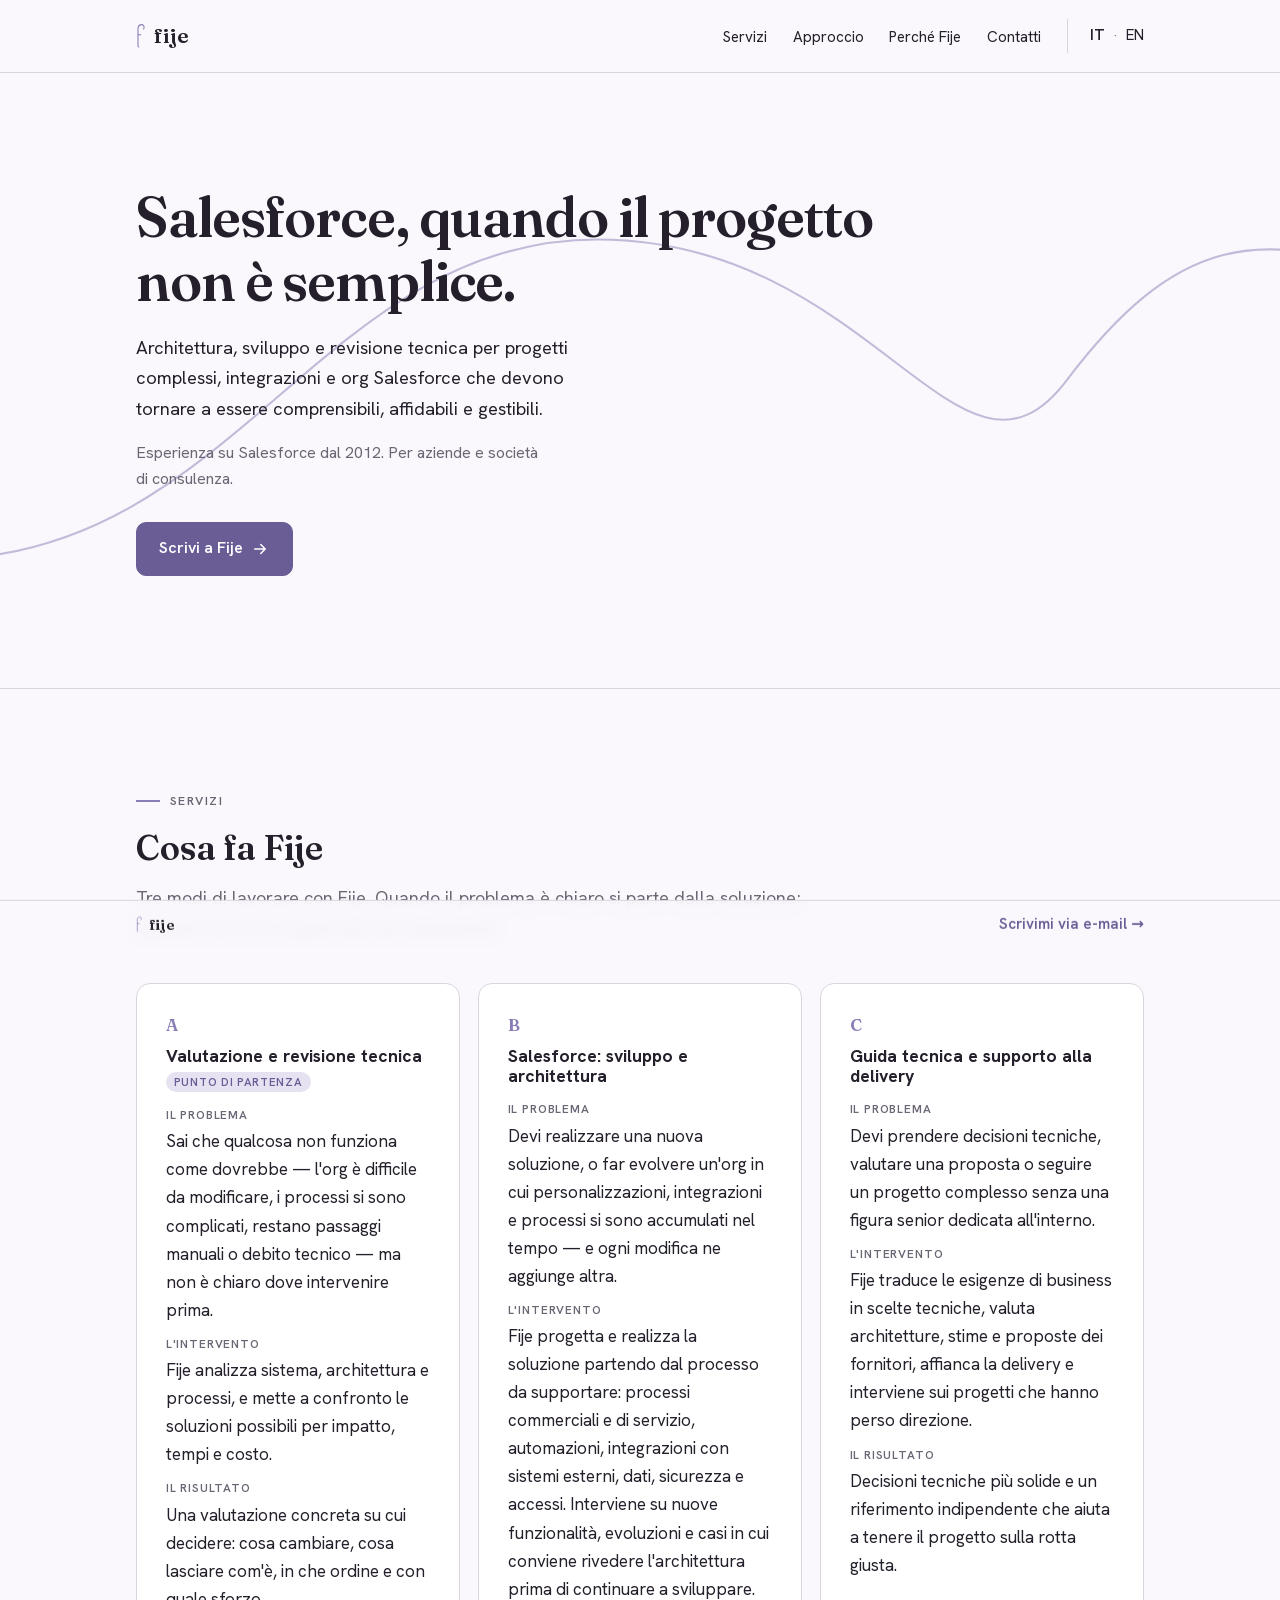
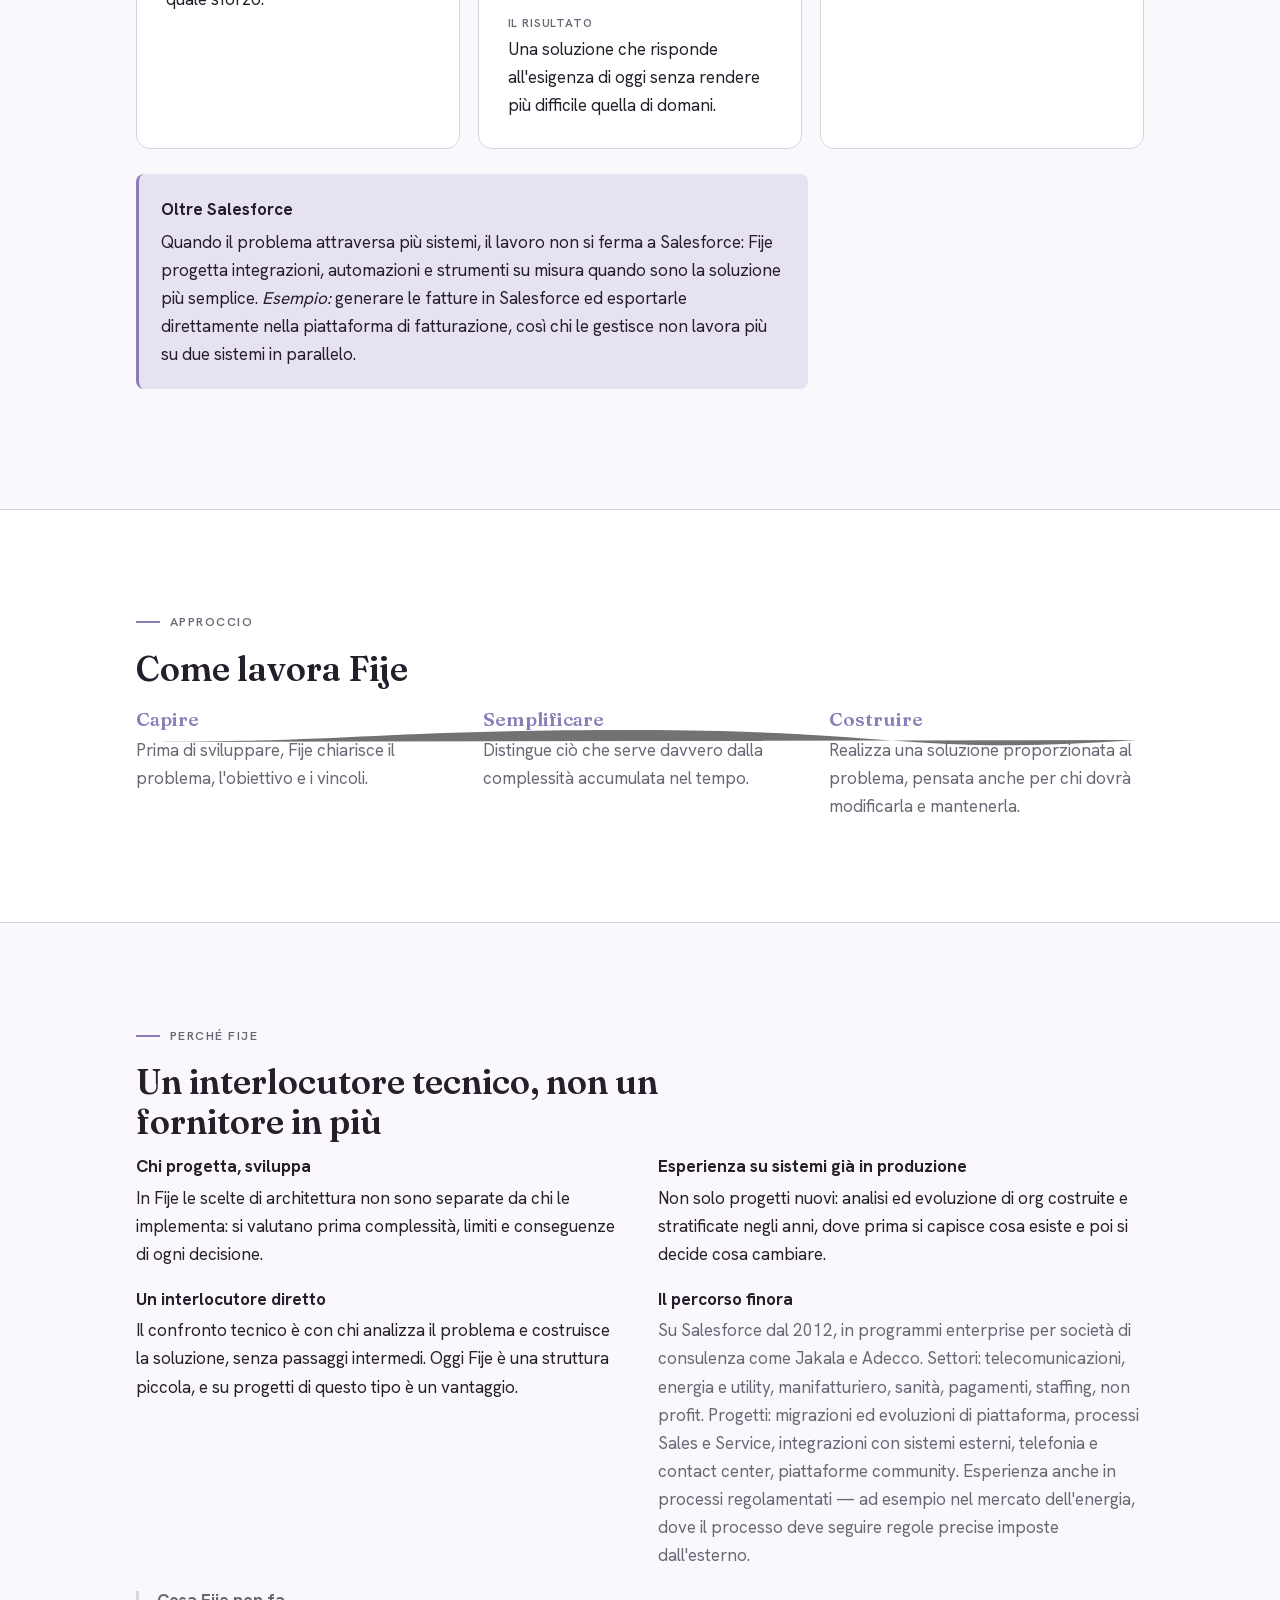
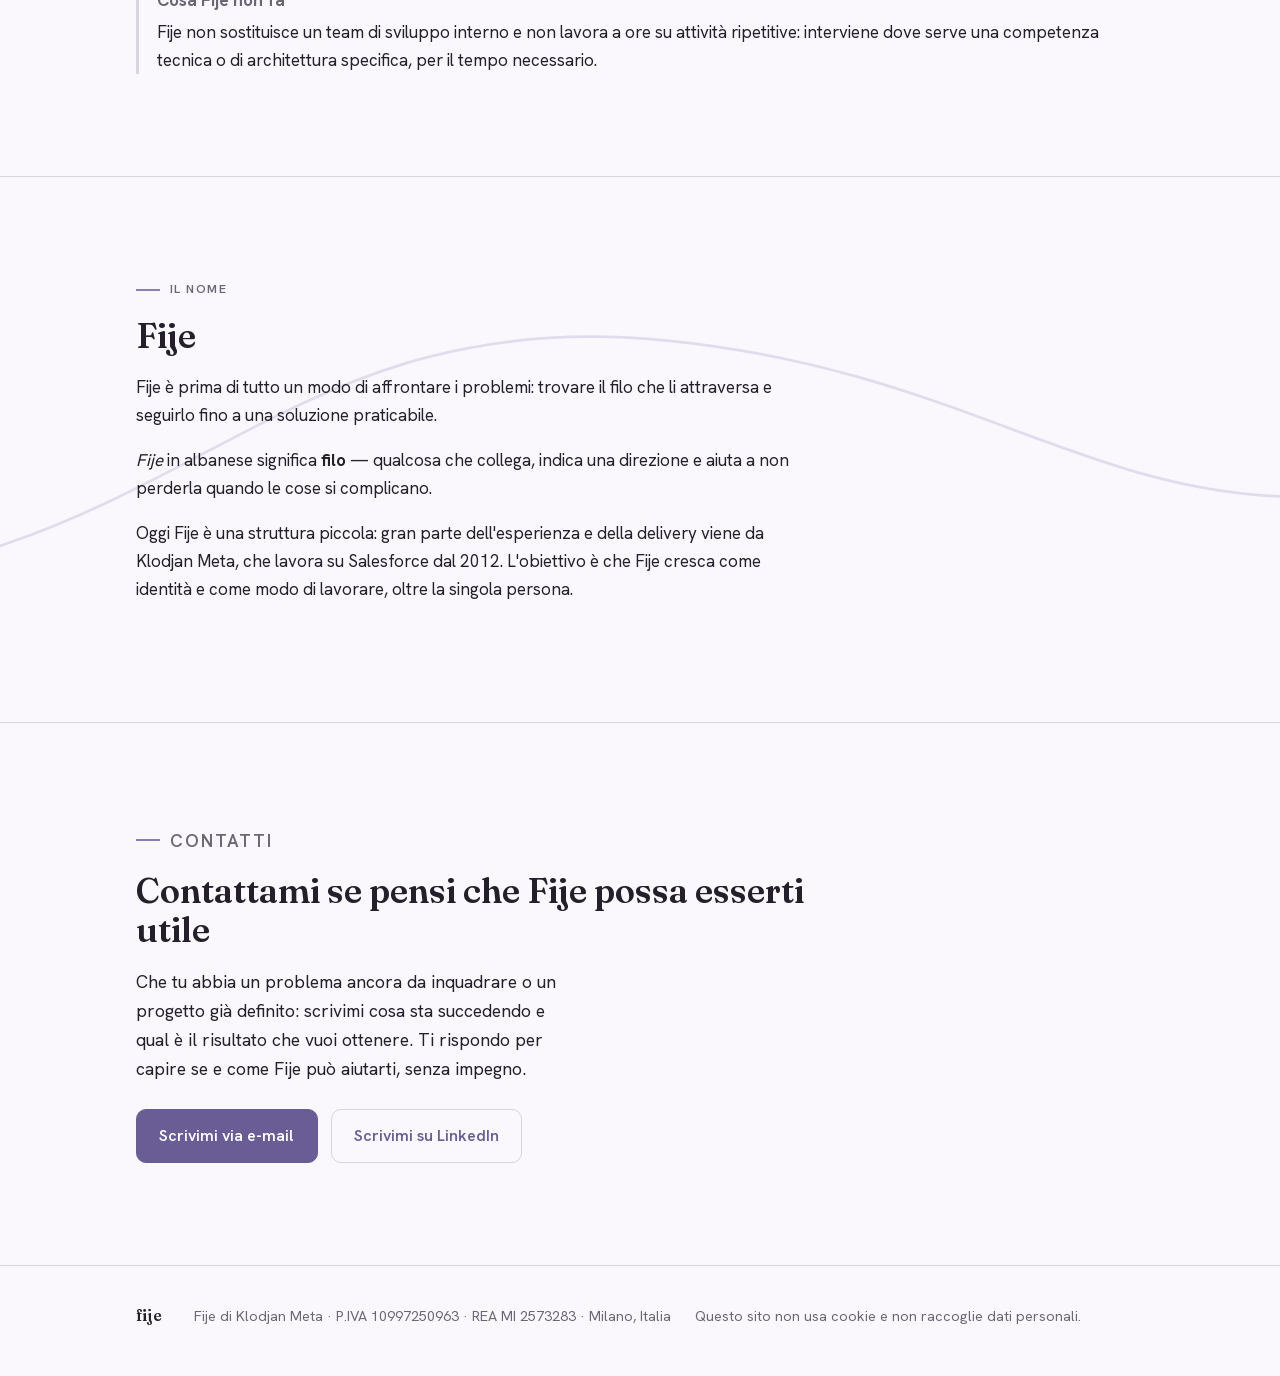
==== index.html @ 92f130ec "Fije website v1 — Italian + English homepage Phase-0 one-page site: services, approach, why Fije, na" ====
<!doctype html>
<html lang="it">
<head>
<meta charset="utf-8">
<meta name="viewport" content="width=device-width, initial-scale=1">

<title>Consulenza Salesforce, architettura e sviluppo | Fije, Milano</title>
<meta name="description" content="Consulenza Salesforce per aziende e società di consulenza: architettura, sviluppo, integrazioni e revisione tecnica. Esperienza su Salesforce dal 2012.">

<link rel="canonical" href="https://fije.it/">
<link rel="alternate" hreflang="it" href="https://fije.it/">
<link rel="alternate" hreflang="en" href="https://fije.it/en/">
<link rel="alternate" hreflang="x-default" href="https://fije.it/">

<meta name="theme-color" content="#FAF8FC" media="(prefers-color-scheme: light)">
<meta name="theme-color" content="#1E1A24" media="(prefers-color-scheme: dark)">

<link rel="icon" href="assets/img/favicon.svg" type="image/svg+xml">
<link rel="apple-touch-icon" href="assets/img/apple-touch-icon.png">

<meta property="og:type" content="website">
<meta property="og:locale" content="it_IT">
<meta property="og:locale:alternate" content="en_GB">
<meta property="og:site_name" content="Fije">
<meta property="og:title" content="Fije — consulenza Salesforce, architettura e sviluppo">
<meta property="og:description" content="Salesforce, quando il progetto non è semplice. Architettura, sviluppo e revisione tecnica. Esperienza dal 2012.">
<meta property="og:url" content="https://fije.it/">
<meta property="og:image" content="https://fije.it/assets/img/og.png">
<meta name="twitter:card" content="summary_large_image">

<link rel="preload" as="font" type="font/woff2" href="assets/fonts/hanken-grotesk-latin.woff2" crossorigin>
<link rel="preload" as="font" type="font/woff2" href="assets/fonts/fraunces-latin.woff2" crossorigin>
<link rel="stylesheet" href="assets/css/style.css">

<script type="application/ld+json">
{
  "@context": "https://schema.org",
  "@type": "ProfessionalService",
  "name": "Fije",
  "url": "https://fije.it/",
  "description": "Consulenza Salesforce: architettura, sviluppo, integrazioni e revisione tecnica.",
  "areaServed": "IT",
  "knowsLanguage": ["it", "en"],
  "founder": { "@type": "Person", "name": "Klodjan Meta", "sameAs": "https://www.linkedin.com/in/klodjanmeta/" },
  "email": "info@fije.it",
  "address": { "@type": "PostalAddress", "addressLocality": "Milano", "addressCountry": "IT" },
  "knowsAbout": ["Salesforce", "Solution architecture", "System integration", "Apex", "Lightning Web Components", "Technical review", "Business process automation"]
}
</script>
</head>
<body>

<a class="skip" href="#main">Salta al contenuto</a>

<header class="site-header">
  <div class="container">
    <a class="brand" href="./" aria-label="Fije — home">
      <svg class="brand-mark" viewBox="180 100 300 800" aria-hidden="true">
        <g fill="none" stroke="currentColor" stroke-width="33" stroke-linecap="round" stroke-linejoin="round">
          <path d="M266,847 C258,847 242,838 242,805 L242,295 C242,215 270,160 340,151 C410,142 432,190 432,235 C432,265 424,285 412,291"/>
          <path d="M242,466 L329,466"/>
        </g>
      </svg>
      <span>fije</span>
    </a>

    <button class="nav-toggle" aria-expanded="false" aria-controls="site-nav" aria-label="Apri il menu">
      <svg class="icon-open" viewBox="0 0 24 24" fill="none" stroke="currentColor" stroke-width="2" stroke-linecap="round" aria-hidden="true"><path d="M4 7h16M4 12h16M4 17h16"/></svg>
      <svg class="icon-close" viewBox="0 0 24 24" fill="none" stroke="currentColor" stroke-width="2" stroke-linecap="round" aria-hidden="true"><path d="M6 6l12 12M18 6L6 18"/></svg>
    </button>

    <nav id="site-nav" aria-label="Navigazione principale">
      <ul>
        <li><a href="#servizi">Servizi</a></li>
        <li><a href="#approccio">Approccio</a></li>
        <li><a href="#perche">Perché Fije</a></li>
        <li><a href="#contatti">Contatti</a></li>
      </ul>
      <div class="lang-switch" aria-label="Lingua">
        <a href="./" aria-current="true" hreflang="it">IT</a>
        <span aria-hidden="true">·</span>
        <a href="en/" hreflang="en">EN</a>
      </div>
    </nav>
  </div>
</header>

<main id="main">

  <!-- HERO -->
  <section class="hero">
    <svg class="thread" viewBox="0 0 1200 600" preserveAspectRatio="xMidYMid slice" aria-hidden="true">
      <path d="M-60,468 C 220,468 300,168 560,168 S 900,432 1000,300 S 1180,150 1320,210" stroke-width="2" stroke-linecap="round"/>
      <circle cx="-40" cy="466" r="4" fill="var(--accent)" stroke="none"/>
    </svg>
    <div class="container">
      <h1>Salesforce, quando il progetto non è semplice.</h1>
      <p>Architettura, sviluppo e revisione tecnica per progetti complessi, integrazioni
        e org Salesforce che devono tornare a essere comprensibili, affidabili e gestibili.</p>
      <p class="sub">Esperienza su Salesforce dal 2012. Per aziende e società di consulenza.</p>
      <div class="cta-row">
        <a class="btn btn-primary" href="#contatti">Scrivi a Fije
          <svg viewBox="0 0 24 24" width="18" height="18" fill="none" stroke="currentColor" stroke-width="2" stroke-linecap="round" stroke-linejoin="round" aria-hidden="true"><path d="M5 12h14M13 6l6 6-6 6"/></svg>
        </a>
      </div>
    </div>
  </section>

  <!-- COSA FA FIJE -->
  <section class="section" id="servizi" aria-labelledby="servizi-h">
    <div class="container">
      <p class="eyebrow">Servizi</p>
      <h2 id="servizi-h">Cosa fa Fije</h2>
      <p class="lede">Tre modi di lavorare con Fije. Quando il problema è chiaro si parte
        dalla soluzione; quando non lo è, si parte da una valutazione.</p>

      <div class="cards">
        <article class="card">
          <span class="card-id">A</span>
          <h3>Valutazione e revisione tecnica <span class="badge">Punto di partenza</span></h3>
          <dl>
            <div><dt>Il problema</dt><dd>Sai che qualcosa non funziona come dovrebbe — l'org è
              difficile da modificare, i processi si sono complicati, restano passaggi
              manuali o debito tecnico — ma non è chiaro dove intervenire prima.</dd></div>
            <div><dt>L'intervento</dt><dd>Fije analizza sistema, architettura e processi, e mette
              a confronto le soluzioni possibili per impatto, tempi e costo.</dd></div>
            <div><dt>Il risultato</dt><dd>Una valutazione concreta su cui decidere: cosa cambiare,
              cosa lasciare com'è, in che ordine e con quale sforzo.</dd></div>
          </dl>
        </article>

        <article class="card">
          <span class="card-id">B</span>
          <h3>Salesforce: sviluppo e architettura</h3>
          <dl>
            <div><dt>Il problema</dt><dd>Devi realizzare una nuova soluzione, o far evolvere
              un'org in cui personalizzazioni, integrazioni e processi si sono accumulati
              nel tempo — e ogni modifica ne aggiunge altra.</dd></div>
            <div><dt>L'intervento</dt><dd>Fije progetta e realizza la soluzione partendo dal
              processo da supportare: processi commerciali e di servizio, automazioni,
              integrazioni con sistemi esterni, dati, sicurezza e accessi. Interviene su
              nuove funzionalità, evoluzioni e casi in cui conviene rivedere l'architettura
              prima di continuare a sviluppare.</dd></div>
            <div><dt>Il risultato</dt><dd>Una soluzione che risponde all'esigenza di oggi senza
              rendere più difficile quella di domani.</dd></div>
          </dl>
        </article>

        <article class="card">
          <span class="card-id">C</span>
          <h3>Guida tecnica e supporto alla delivery</h3>
          <dl>
            <div><dt>Il problema</dt><dd>Devi prendere decisioni tecniche, valutare una proposta
              o seguire un progetto complesso senza una figura senior dedicata all'interno.</dd></div>
            <div><dt>L'intervento</dt><dd>Fije traduce le esigenze di business in scelte tecniche,
              valuta architetture, stime e proposte dei fornitori, affianca la delivery e
              interviene sui progetti che hanno perso direzione.</dd></div>
            <div><dt>Il risultato</dt><dd>Decisioni tecniche più solide e un riferimento
              indipendente che aiuta a tenere il progetto sulla rotta giusta.</dd></div>
          </dl>
        </article>
      </div>

      <p class="beyond">
        <strong>Oltre Salesforce</strong>
        Quando il problema attraversa più sistemi, il lavoro non si ferma a Salesforce:
        Fije progetta integrazioni, automazioni e strumenti su misura quando sono la
        soluzione più semplice. <em>Esempio:</em> generare le fatture in Salesforce ed
        esportarle direttamente nella piattaforma di fatturazione, così chi le gestisce
        non lavora più su due sistemi in parallelo.
      </p>
    </div>
  </section>

  <!-- COME LAVORA FIJE -->
  <section class="section approach" id="approccio" aria-labelledby="approccio-h">
    <div class="container">
      <p class="eyebrow">Approccio</p>
      <h2 id="approccio-h">Come lavora Fije</h2>

      <div class="steps">
        <svg class="thread-line" viewBox="0 0 1000 40" preserveAspectRatio="none" aria-hidden="true">
          <path d="M0,20 C 220,20 240,8 500,8 S 780,34 1000,18" stroke-width="2" stroke-linecap="round"/>
        </svg>
        <div class="step">
          <span class="num">Capire</span>
          <p>Prima di sviluppare, Fije chiarisce il problema, l'obiettivo e i vincoli.</p>
        </div>
        <div class="step">
          <span class="num">Semplificare</span>
          <p>Distingue ciò che serve davvero dalla complessità accumulata nel tempo.</p>
        </div>
        <div class="step">
          <span class="num">Costruire</span>
          <p>Realizza una soluzione proporzionata al problema, pensata anche per chi
            dovrà modificarla e mantenerla.</p>
        </div>
      </div>
    </div>
  </section>

  <!-- PERCHÉ FIJE -->
  <section class="section" id="perche" aria-labelledby="perche-h">
    <div class="container">
      <p class="eyebrow">Perché Fije</p>
      <h2 id="perche-h">Un interlocutore tecnico, non un fornitore in più</h2>

      <div class="why-grid">
        <div class="why-item">
          <h3>Chi progetta, sviluppa</h3>
          <p>In Fije le scelte di architettura non sono separate da chi le implementa:
            si valutano prima complessità, limiti e conseguenze di ogni decisione.</p>
        </div>
        <div class="why-item">
          <h3>Esperienza su sistemi già in produzione</h3>
          <p>Non solo progetti nuovi: analisi ed evoluzione di org costruite e
            stratificate negli anni, dove prima si capisce cosa esiste e poi si decide
            cosa cambiare.</p>
        </div>
        <div class="why-item">
          <h3>Un interlocutore diretto</h3>
          <p>Il confronto tecnico è con chi analizza il problema e costruisce la
            soluzione, senza passaggi intermedi. Oggi Fije è una struttura piccola, e su
            progetti di questo tipo è un vantaggio.</p>
        </div>
        <div class="why-item track">
          <h3>Il percorso finora</h3>
          <p>Su Salesforce dal 2012, in programmi enterprise per società di consulenza
            come Jakala e Adecco. Settori: telecomunicazioni, energia e utility,
            manifatturiero, sanità, pagamenti, staffing, non profit. Progetti: migrazioni
            ed evoluzioni di piattaforma, processi Sales e Service, integrazioni con
            sistemi esterni, telefonia e contact center, piattaforme community. Esperienza
            anche in processi regolamentati — ad esempio nel mercato dell'energia, dove il
            processo deve seguire regole precise imposte dall'esterno.</p>
        </div>
        <div class="why-item not">
          <h3>Cosa Fije non fa</h3>
          <p>Fije non sostituisce un team di sviluppo interno e non lavora a ore su
            attività ripetitive: interviene dove serve una competenza tecnica o di
            architettura specifica, per il tempo necessario.</p>
        </div>
      </div>
    </div>
  </section>

  <!-- IL NOME -->
  <section class="section name-section" id="nome" aria-labelledby="nome-h">
    <svg class="thread" viewBox="0 0 1200 400" preserveAspectRatio="xMidYMid slice" aria-hidden="true">
      <path d="M-60,300 C 260,300 320,90 620,120 S 980,320 1320,180" stroke-width="2" stroke-linecap="round"/>
    </svg>
    <div class="container">
      <p class="eyebrow">Il nome</p>
      <h2 id="nome-h">Fije</h2>
      <p>Fije è prima di tutto un modo di affrontare i problemi: trovare il filo che li
        attraversa e seguirlo fino a una soluzione praticabile.</p>
      <p><em>Fije</em> in albanese significa <strong>filo</strong> — qualcosa che collega,
        indica una direzione e aiuta a non perderla quando le cose si complicano.</p>
      <p>Oggi Fije è una struttura piccola: gran parte dell'esperienza e della delivery
        viene da Klodjan Meta, che lavora su Salesforce dal 2012. L'obiettivo è che Fije
        cresca come identità e come modo di lavorare, oltre la singola persona.</p>
    </div>
  </section>

  <!-- CONTATTI -->
  <section class="section contact" id="contatti" aria-labelledby="contatti-h">
    <div class="container">
      <p class="eyebrow">Contatti</p>
      <h2 id="contatti-h">Contattami se pensi che Fije possa esserti utile</h2>
      <p>Che tu abbia un problema ancora da inquadrare o un progetto già definito:
        scrivimi cosa sta succedendo e qual è il risultato che vuoi ottenere. Ti rispondo
        per capire se e come Fije può aiutarti, senza impegno.</p>
      <div class="contact-links">
        <a class="btn btn-primary" href="mailto:info@fije.it?subject=Richiesta%20da%20fije.it">Scrivimi via e-mail</a>
        <a class="btn btn-ghost" href="https://www.linkedin.com/in/klodjanmeta/" rel="noopener">Scrivimi su LinkedIn</a>
      </div>
    </div>
  </section>

</main>

<footer class="site-footer">
  <div class="container">
    <span class="foot-brand">fije</span>
    <p>Fije di Klodjan Meta &middot; P.IVA 10997250963 &middot; REA MI 2573283 &middot; Milano, Italia</p>
    <p>Questo sito non usa cookie e non raccoglie dati personali.</p>
  </div>
</footer>

<div class="contact-bar" id="contactBar">
  <div class="container">
    <span class="contact-bar-brand">
      <svg viewBox="180 100 300 800" aria-hidden="true">
        <g fill="none" stroke="currentColor" stroke-width="33" stroke-linecap="round" stroke-linejoin="round">
          <path d="M266,847 C258,847 242,838 242,805 L242,295 C242,215 270,160 340,151 C410,142 432,190 432,235 C432,265 424,285 412,291"/>
          <path d="M242,466 L329,466"/>
        </g>
      </svg>
      fije
    </span>
    <a href="mailto:info@fije.it?subject=Richiesta%20da%20fije.it">Scrivimi via e-mail →</a>
  </div>
</div>

<script>
  (function () {
    var body = document.body;
    var btn = document.querySelector('.nav-toggle');
    var nav = document.getElementById('site-nav');
    if (btn && nav) {
      btn.addEventListener('click', function () {
        var open = body.classList.toggle('nav-open');
        btn.setAttribute('aria-expanded', String(open));
        btn.setAttribute('aria-label', open ? 'Chiudi il menu' : 'Apri il menu');
      });
      nav.addEventListener('click', function (e) {
        if (e.target.closest('a')) { body.classList.remove('nav-open'); btn.setAttribute('aria-expanded', 'false'); }
      });
      document.addEventListener('keydown', function (e) {
        if (e.key === 'Escape' && body.classList.contains('nav-open')) {
          body.classList.remove('nav-open'); btn.setAttribute('aria-expanded', 'false'); btn.focus();
        }
      });
    }

    // Header shrinks slightly on scroll; a slim contact bar appears once
    // past the hero and hides again once the real contact section is reached.
    var header = document.querySelector('.site-header');
    var hero = document.querySelector('.hero');
    var contactBar = document.getElementById('contactBar');
    var contactSection = document.getElementById('contatti');
    var ticking = false;

    function update() {
      ticking = false;
      var y = window.scrollY || document.documentElement.scrollTop;
      if (header) header.classList.toggle('is-scrolled', y > 8);
      if (hero && contactBar && contactSection) {
        var heroBottom = hero.offsetTop + hero.offsetHeight;
        var nearContact = contactSection.getBoundingClientRect().top < window.innerHeight * 0.9;
        contactBar.classList.toggle('is-visible', y > heroBottom - 80 && !nearContact);
      }
    }
    function onScroll() {
      if (!ticking) { requestAnimationFrame(update); ticking = true; }
    }
    window.addEventListener('scroll', onScroll, { passive: true });
    window.addEventListener('resize', onScroll);
    update();
  })();
</script>

</body>
</html>
---- assets/css/style.css ----
/* =====================================================================
   Fije — fije.it
   Plain static CSS, no build step. Design tokens from ../brand/palette.
   Type: Fraunces (display) + Hanken Grotesk (text), self-hosted.
   ===================================================================== */

/* ---------- Fonts (variable, latin subset) ---------- */
@font-face {
  font-family: "Fraunces";
  src: url(../fonts/fraunces-latin.woff2) format("woff2");
  font-weight: 100 900;
  font-style: normal;
  font-display: swap;
}
@font-face {
  font-family: "Hanken Grotesk";
  src: url(../fonts/hanken-grotesk-latin.woff2) format("woff2");
  font-weight: 100 900;
  font-style: normal;
  font-display: swap;
}

/* ---------- Tokens ---------- */
:root {
  --paper:      #FAF8FC;
  --surface:    #FFFFFF;
  --ink:        #241F2A;
  --muted:      #6B6674;
  --line:       #D9D5DE;
  --tint:       #E7E2F2;   /* lilac 100 */
  --brand:      #8B7EB8;   /* lilac 500 — mark, large accents, thread */
  --brand-ink:  #6A5D96;   /* lilac 700 — links, CTA on light (AA) */
  --accent:     #D67DA8;   /* pink 500 — decorative only, used once */

  --font-display: "Fraunces", Georgia, "Times New Roman", serif;
  --font-text: "Hanken Grotesk", system-ui, -apple-system, "Segoe UI", Roboto, sans-serif;

  --measure: 42rem;          /* text column */
  --shell: 68rem;            /* outer container */
  --header-h: 4rem;

  --space-section: clamp(3.5rem, 8vw, 6.5rem);
  --radius: 14px;

  --shadow: 0 1px 2px rgba(36, 31, 42, .04), 0 8px 30px rgba(36, 31, 42, .06);
}

@media (prefers-color-scheme: dark) {
  :root {
    --paper:     #1E1A24;
    --surface:   #262030;
    --ink:       #F3F0F8;
    --muted:     #A8A2B4;
    --line:      #3A3442;
    --tint:      #2E2740;
    --brand:     #A99BD6;
    --brand-ink: #C3B9E2;   /* lilac ~300, AA on dark */
    --accent:    #D98FB4;
    --shadow: 0 1px 2px rgba(0, 0, 0, .3), 0 10px 34px rgba(0, 0, 0, .35);
  }
}

/* ---------- Reset / base ---------- */
*, *::before, *::after { box-sizing: border-box; }
html {
  -webkit-text-size-adjust: 100%;
  scroll-behavior: smooth;
}
body {
  margin: 0;
  background: var(--paper);
  color: var(--ink);
  font-family: var(--font-text);
  font-size: 1.0625rem;
  line-height: 1.65;
  font-optical-sizing: auto;
  -webkit-font-smoothing: antialiased;
  text-rendering: optimizeLegibility;
}
img, svg { max-width: 100%; }
a { color: var(--brand-ink); text-underline-offset: .18em; }
a:hover { text-decoration-thickness: 2px; }
h1, h2, h3 { font-family: var(--font-display); font-weight: 600; line-height: 1.15; }
h1 { letter-spacing: -.02em; }
strong { font-weight: 700; }
::selection { background: var(--tint); color: var(--ink); }

:focus-visible {
  outline: 2px solid var(--brand-ink);
  outline-offset: 3px;
  border-radius: 4px;
}

@media (prefers-reduced-motion: reduce) {
  html { scroll-behavior: auto; }
  * { animation-duration: .01ms !important; transition-duration: .01ms !important; }
}

/* ---------- Layout ---------- */
.container { max-width: var(--shell); margin-inline: auto; padding-inline: clamp(1.25rem, 5vw, 2.5rem); }
.measure { max-width: var(--measure); }

.section { padding-block: var(--space-section); border-top: 1px solid var(--line); }
.section:first-of-type { border-top: 0; }
[id] { scroll-margin-top: calc(var(--header-h) + 1rem); }

.eyebrow {
  font-family: var(--font-text);
  font-size: .78rem;
  font-weight: 600;
  letter-spacing: .12em;
  text-transform: uppercase;
  color: var(--muted);
  margin: 0 0 1rem;
  display: flex; align-items: center; gap: .6rem;
}
.eyebrow::before {
  content: "";
  width: 1.5rem; height: 2px;
  background: var(--brand);
  display: inline-block;
}
.section > .container > h2 {
  font-size: clamp(1.6rem, 3.4vw, 2.15rem);
  margin: 0 0 1rem;
  max-width: var(--measure);
}
.lede { font-size: 1.125rem; color: var(--muted); max-width: var(--measure); margin: 0 0 2.5rem; }

/* ---------- Skip link ---------- */
.skip {
  position: absolute; left: -999px; top: 0;
  background: var(--surface); color: var(--ink);
  padding: .7rem 1rem; border: 1px solid var(--line); border-radius: 0 0 8px 0;
  z-index: 100;
}
.skip:focus { left: 0; }

/* ---------- Header ---------- */
.site-header {
  position: sticky; top: 0; z-index: 50;
  background: color-mix(in srgb, var(--paper) 88%, transparent);
  backdrop-filter: saturate(140%) blur(8px);
  border-bottom: 1px solid var(--line);
  transition: box-shadow .2s ease;
}
.site-header.is-scrolled { box-shadow: var(--shadow); }
.site-header .container {
  min-height: var(--header-h);
  display: flex; align-items: center; gap: 1.25rem;
  transition: min-height .2s ease;
}
.site-header.is-scrolled .container { min-height: calc(var(--header-h) - .9rem); }
.brand {
  display: inline-flex; align-items: center; gap: .55rem;
  text-decoration: none; color: var(--ink);
  font-family: var(--font-display); font-weight: 600;
  font-size: 1.3rem; letter-spacing: -.01em;
  transition: font-size .2s ease;
}
.brand-mark { height: 1.6rem; width: auto; color: var(--brand); flex: none; transition: height .2s ease; }
.site-header.is-scrolled .brand { font-size: 1.1rem; }
.site-header.is-scrolled .brand-mark { height: 1.3rem; }
.brand:hover { text-decoration: none; }

.nav-toggle {
  margin-left: auto;
  display: inline-flex; align-items: center; justify-content: center;
  width: 2.5rem; height: 2.5rem;
  background: transparent; border: 1px solid var(--line); border-radius: 8px;
  color: var(--ink); cursor: pointer;
}
.nav-toggle svg { width: 1.1rem; height: 1.1rem; }
.nav-toggle .icon-close { display: none; }
body.nav-open .nav-toggle .icon-open { display: none; }
body.nav-open .nav-toggle .icon-close { display: block; }

#site-nav {
  margin-left: auto;
  display: flex; align-items: center; gap: 1.6rem;
}
#site-nav ul {
  list-style: none; margin: 0; padding: 0;
  display: flex; gap: 1.6rem;
}
#site-nav a {
  color: var(--ink); text-decoration: none; font-size: .95rem;
  padding-block: .3rem;
}
#site-nav a:hover { color: var(--brand-ink); }
.lang-switch {
  display: flex; gap: .5rem; align-items: center;
  font-size: .9rem; color: var(--muted);
  padding-left: 1.4rem; border-left: 1px solid var(--line);
}
.lang-switch a { color: var(--muted); text-decoration: none; }
.lang-switch a[aria-current="true"] { color: var(--ink); font-weight: 600; }

/* ---------- Buttons ---------- */
.btn {
  display: inline-flex; align-items: center; gap: .5rem;
  font-family: var(--font-text); font-weight: 600; font-size: 1rem;
  padding: .8rem 1.4rem; border-radius: 10px;
  text-decoration: none; cursor: pointer;
  transition: background-color .18s ease, color .18s ease, border-color .18s ease;
}
.btn-primary {
  background: var(--brand-ink); color: #fff;
  border: 1.5px solid var(--brand-ink);
}
.btn-primary:hover { background: var(--ink); border-color: var(--ink); text-decoration: none; }
@media (prefers-color-scheme: dark) {
  .btn-primary { color: #1E1A24; }
  .btn-primary:hover { background: var(--ink); border-color: var(--ink); color: #1E1A24; }
}
.btn-ghost {
  background: transparent; color: var(--brand-ink);
  border: 1.5px solid var(--line);
}
.btn-ghost:hover { border-color: var(--brand-ink); text-decoration: none; }

/* ---------- Hero ---------- */
.hero { position: relative; overflow: hidden; padding-block: clamp(3.5rem, 10vw, 7rem); }
.hero .container { position: relative; z-index: 1; }
.hero h1 {
  font-size: clamp(2.15rem, 5.6vw, 3.5rem);
  margin: 0 0 1.2rem;
  max-width: 20ch;
}
.hero p { max-width: 46ch; margin: 0 0 1rem; font-size: 1.15rem; }
.hero .sub { color: var(--muted); font-size: 1rem; }
.hero .cta-row { margin-top: 1.8rem; display: flex; flex-wrap: wrap; gap: .8rem; }

.thread {
  position: absolute; inset: 0;
  width: 100%; height: 100%;
  color: var(--brand);
  pointer-events: none;
  z-index: 0;
}
.thread path { stroke: currentColor; fill: none; }
.hero .thread { opacity: .5; }

/* ---------- Services ---------- */
.cards {
  display: grid; gap: 1.1rem;
  grid-template-columns: 1fr;
  margin-top: 1rem;
}
.card {
  background: var(--surface);
  border: 1px solid var(--line);
  border-radius: var(--radius);
  padding: clamp(1.3rem, 3vw, 1.8rem);
}
.card .card-id {
  font-family: var(--font-display); font-weight: 600;
  color: var(--brand); font-size: 1.05rem;
  display: block; margin-bottom: .35rem;
}
.card h3 {
  font-family: var(--font-text); font-weight: 700; font-size: 1.1rem; margin: 0 0 .9rem;
  display: flex; flex-wrap: wrap; align-items: baseline; gap: .4rem .6rem;
}
.card .badge {
  display: inline-block; font-size: .72rem; font-weight: 600;
  letter-spacing: .06em; text-transform: uppercase;
  color: var(--brand-ink); background: var(--tint);
  padding: .2rem .5rem; border-radius: 999px;
  white-space: nowrap;
}
.card dl { margin: 0; display: grid; gap: .7rem; }
.card dt {
  font-size: .74rem; font-weight: 600; letter-spacing: .07em;
  text-transform: uppercase; color: var(--muted);
}
.card dd { margin: .1rem 0 0; }

.beyond {
  margin-top: 1.6rem;
  background: var(--tint);
  border-left: 3px solid var(--brand);
  border-radius: 8px;
  padding: 1.3rem 1.4rem;
  max-width: var(--measure);
}
.beyond strong { display: block; margin-bottom: .3rem; }

/* ---------- Approach ---------- */
.approach { background: var(--surface); }
.steps {
  position: relative;
  display: grid; gap: 1.6rem;
  grid-template-columns: 1fr;
  margin-top: 1rem;
}
.step .num {
  font-family: var(--font-display); font-weight: 600;
  color: var(--brand); font-size: 1.2rem;
}
.step h3 { font-family: var(--font-text); font-weight: 700; font-size: 1.15rem; margin: .2rem 0 .4rem; }
.step p { margin: 0; color: var(--muted); }
.steps .thread-line { display: none; }

/* ---------- Why ---------- */
.why-grid {
  display: grid; gap: 1.4rem 2.2rem;
  grid-template-columns: 1fr;
  margin-top: 1rem;
}
.why-item h3 { font-family: var(--font-text); font-weight: 700; font-size: 1.08rem; margin: 0 0 .4rem; }
.why-item p { margin: 0; }
.why-item.track { }
.why-item.track p { color: var(--muted); }
.why-item.not {
  border-left: 3px solid var(--line);
  padding-left: 1.1rem;
}
.why-item.not h3 { color: var(--muted); }

/* ---------- Name ---------- */
.name-section { position: relative; overflow: hidden; }
.name-section .container { position: relative; z-index: 1; }
.name-section p { max-width: var(--measure); }
.name-section .thread { opacity: .22; }

/* ---------- Contact ---------- */
.contact h2 { font-size: clamp(1.8rem, 4vw, 2.4rem); }
.contact p { max-width: 44ch; font-size: 1.1rem; }
.contact-links {
  margin-top: 1.6rem; display: flex; flex-wrap: wrap; gap: .8rem;
}

/* ---------- Footer ---------- */
.site-footer {
  border-top: 1px solid var(--line);
  padding-block: 2.2rem 3rem;
  color: var(--muted);
  font-size: .9rem;
}
.site-footer .container { display: flex; flex-wrap: wrap; gap: .4rem 1.5rem; align-items: baseline; }
.site-footer .foot-brand {
  font-family: var(--font-display); font-weight: 600; color: var(--ink);
  font-size: 1rem; margin-right: .5rem;
}
.site-footer p { margin: 0; }

/* ---------- Contact bar (persistent slim footer while scrolling) ---------- */
.contact-bar {
  position: fixed; left: 0; right: 0; bottom: 0; z-index: 40;
  background: color-mix(in srgb, var(--paper) 90%, transparent);
  backdrop-filter: saturate(140%) blur(8px);
  border-top: 1px solid var(--line);
  transform: translateY(100%);
  transition: transform .25s ease;
}
.contact-bar.is-visible { transform: translateY(0); }
body.nav-open .contact-bar { display: none; }
.contact-bar .container {
  display: flex; align-items: center; justify-content: space-between;
  gap: 1rem; padding-block: .65rem;
}
.contact-bar-brand {
  display: inline-flex; align-items: center; gap: .4rem;
  font-family: var(--font-display); font-weight: 600; color: var(--ink);
  font-size: .95rem;
}
.contact-bar-brand svg { height: 1.05rem; width: auto; color: var(--brand); }
.contact-bar a {
  color: var(--brand-ink); text-decoration: none; font-weight: 600; font-size: .95rem;
  display: inline-flex; align-items: center; gap: .35rem;
}
.contact-bar a:hover { text-decoration: underline; }

/* ---------- Responsive ---------- */
@media (max-width: 60rem) {
  #site-nav {
    position: absolute; left: 0; right: 0; top: 100%;
    flex-direction: column; align-items: stretch; gap: 0;
    background: var(--surface);
    border-bottom: 1px solid var(--line);
    padding: .5rem clamp(1.25rem, 5vw, 2.5rem) 1.2rem;
    box-shadow: var(--shadow);
    display: none;
  }
  body.nav-open #site-nav { display: flex; }
  #site-nav ul { flex-direction: column; gap: 0; }
  #site-nav ul li { border-top: 1px solid var(--line); }
  #site-nav ul li:first-child { border-top: 0; }
  #site-nav a { display: block; padding: .85rem 0; }
  .lang-switch { padding: .9rem 0 0; border-left: 0; border-top: 1px solid var(--line); margin-top: .3rem; }
}

@media (min-width: 40rem) {
  .cards { grid-template-columns: repeat(2, 1fr); }
  .why-grid { grid-template-columns: repeat(2, 1fr); }
  .why-item.track { grid-column: 1 / -1; }
  .why-item.not { grid-column: 1 / -1; }
}

@media (min-width: 60rem) {
  :root { --header-h: 4.5rem; }
  .nav-toggle { display: none; }
  #site-nav { display: flex; }
  .cards { grid-template-columns: repeat(3, 1fr); }
  .steps {
    grid-template-columns: repeat(3, 1fr);
    gap: 2rem;
  }
  .steps .thread-line {
    display: block;
    position: absolute; left: 0; right: 0; top: 1.1rem;
    height: 40px; color: var(--brand); opacity: .55;
    z-index: 0;
  }
  .step { position: relative; z-index: 1; }
}

@media (min-width: 72rem) {
  .why-item.track { grid-column: auto; }
}
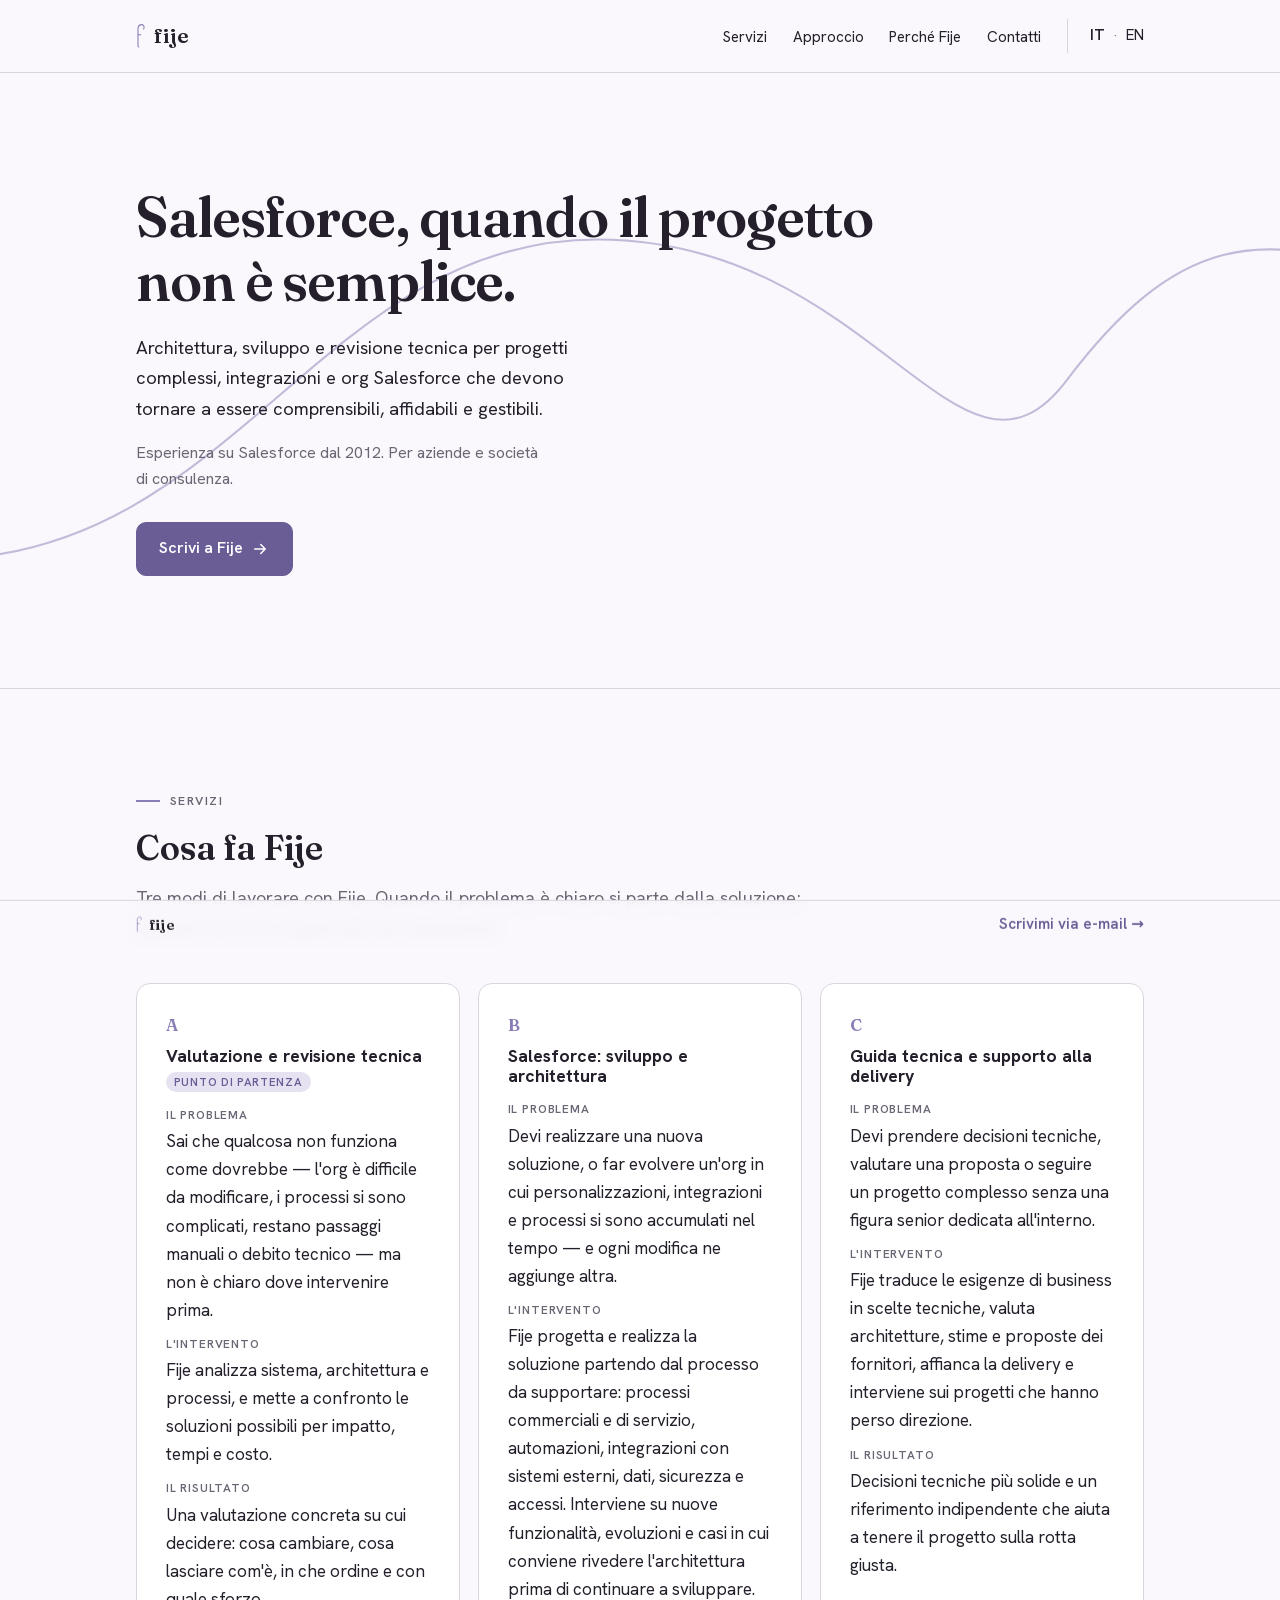
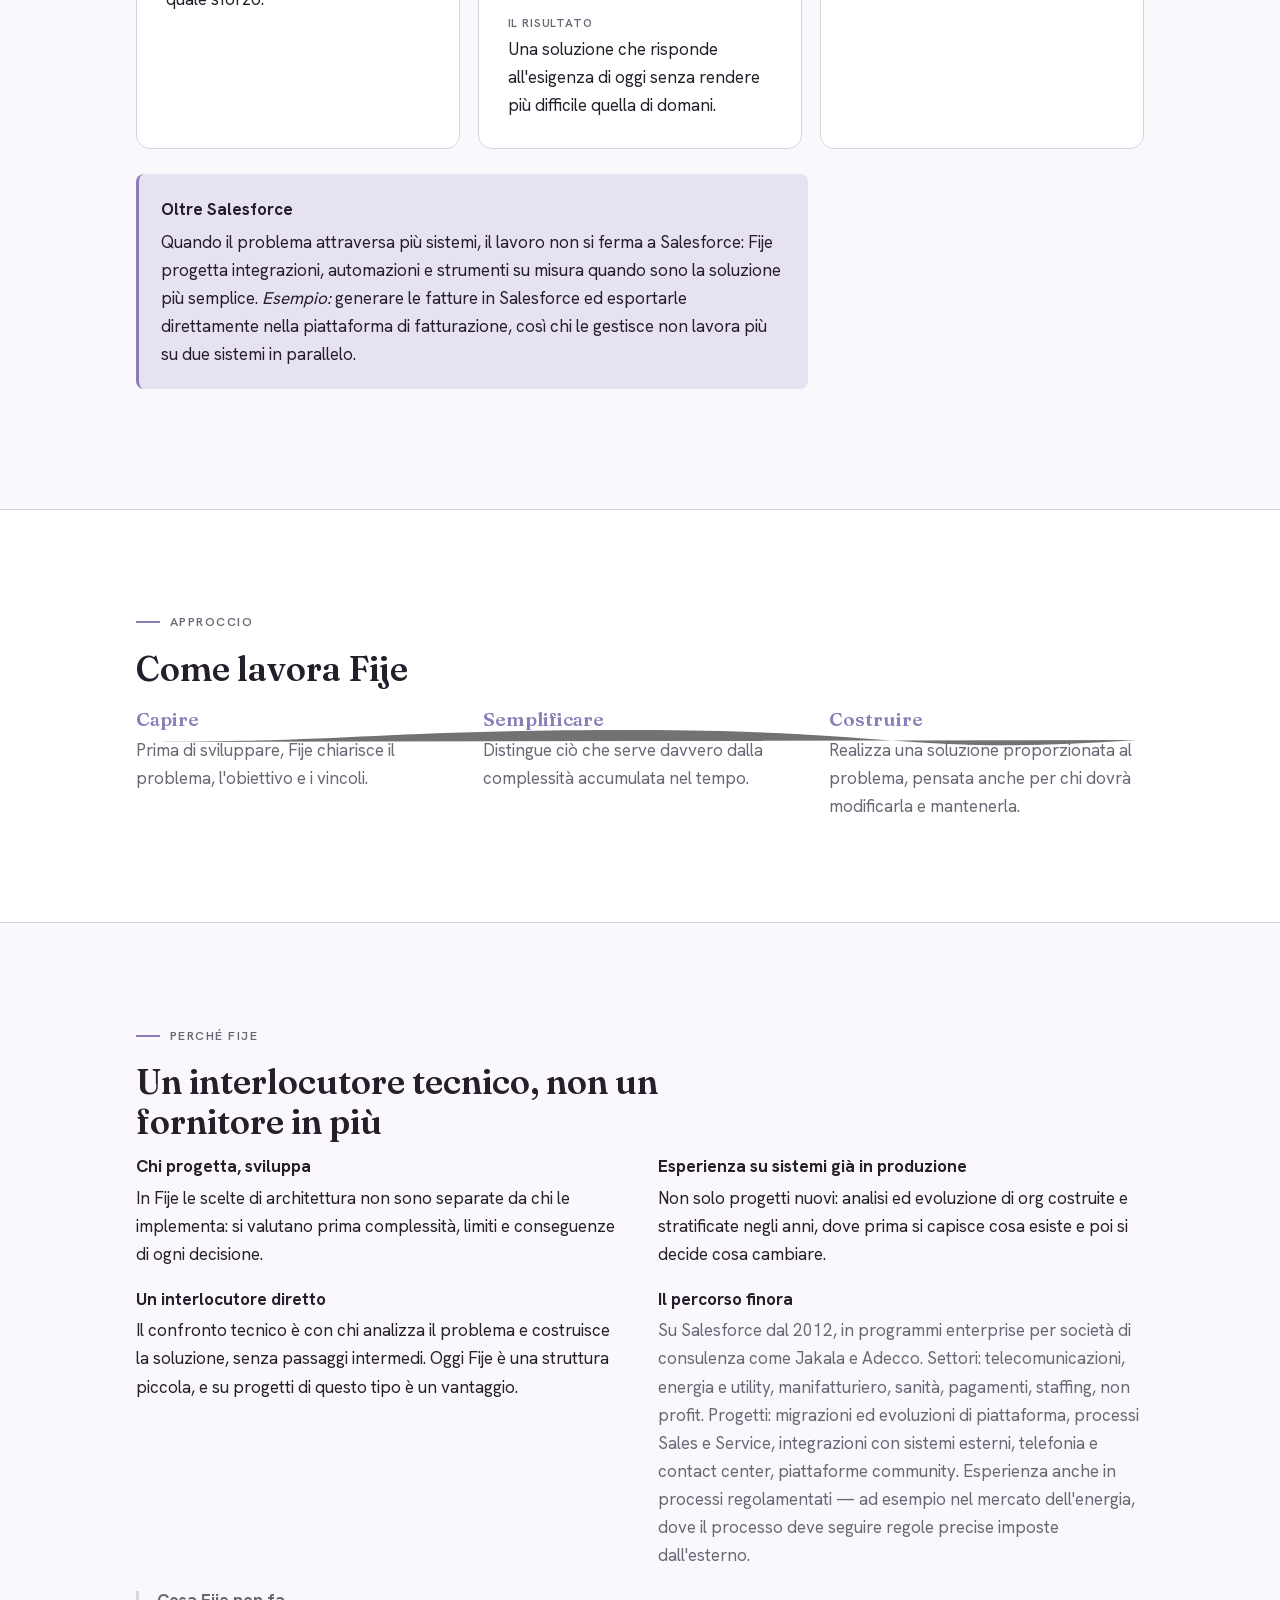
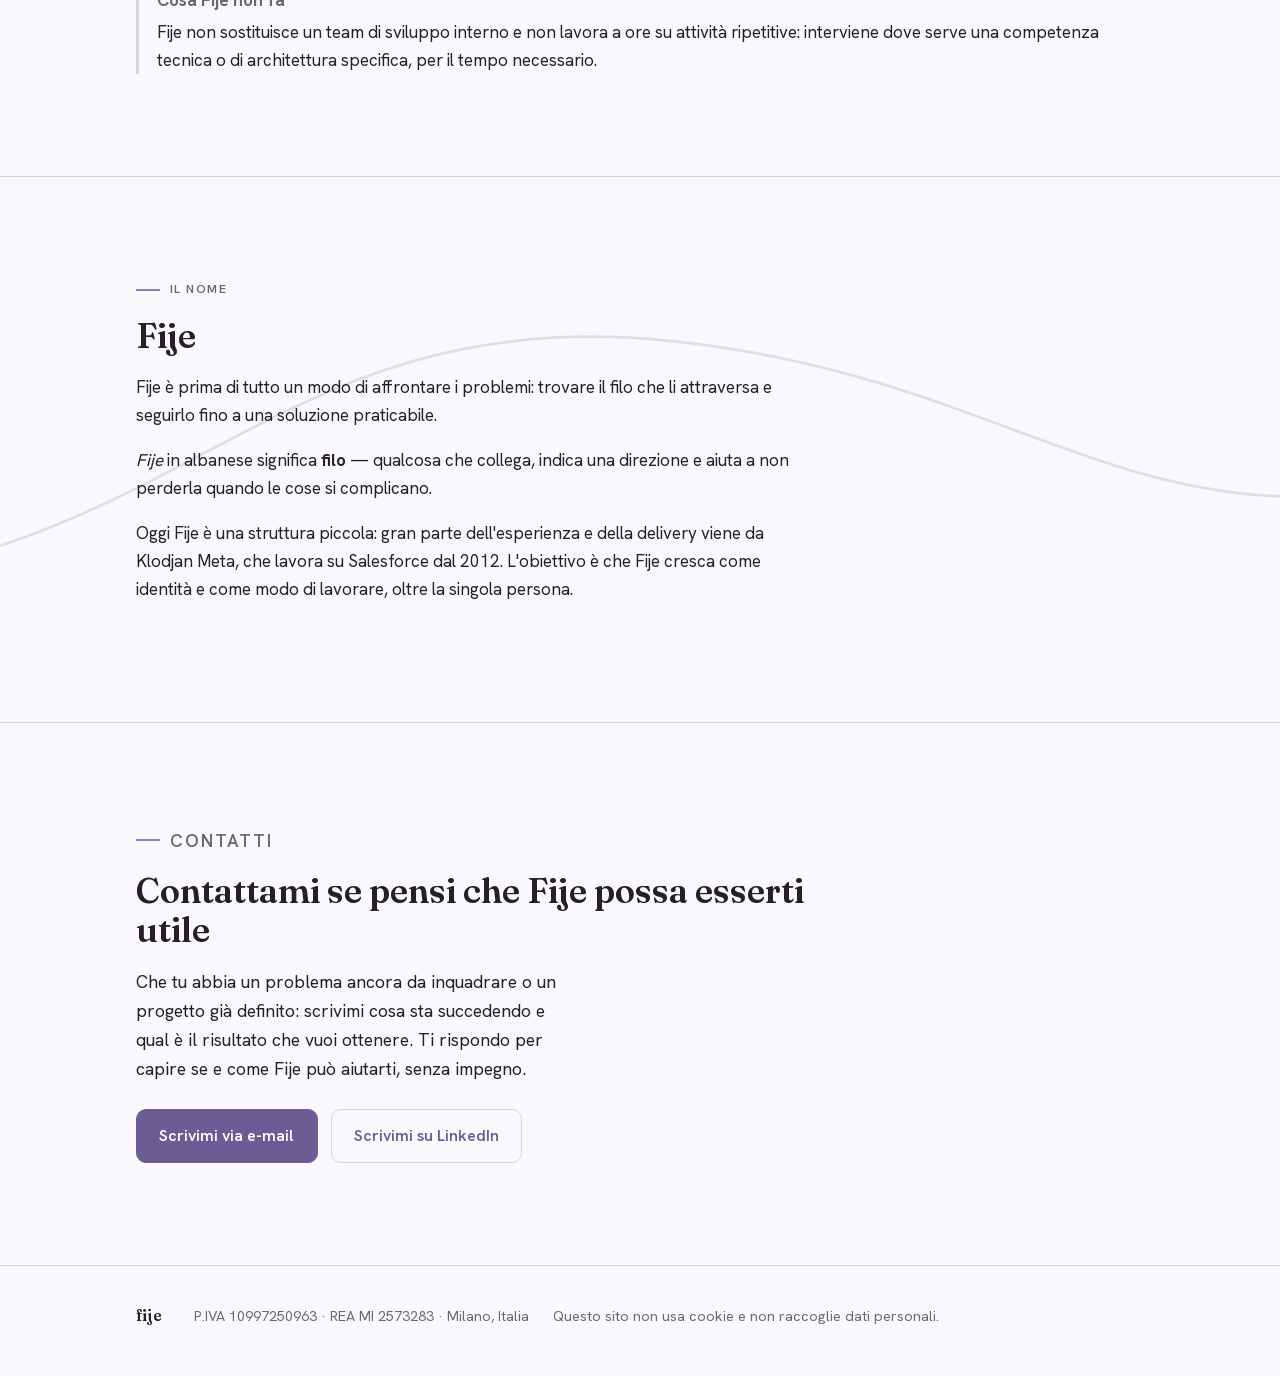
==== commit 4cc34d07: "Revsione footer." ====
--- a/index.html
+++ b/index.html
@@ -281,7 +281,7 @@
 <footer class="site-footer">
   <div class="container">
     <span class="foot-brand">fije</span>
-    <p>Fije di Klodjan Meta &middot; P.IVA 10997250963 &middot; REA MI 2573283 &middot; Milano, Italia</p>
+    <p>P.IVA 10997250963 &middot; REA MI 2573283 &middot; Milano, Italia</p>
     <p>Questo sito non usa cookie e non raccoglie dati personali.</p>
   </div>
 </footer>
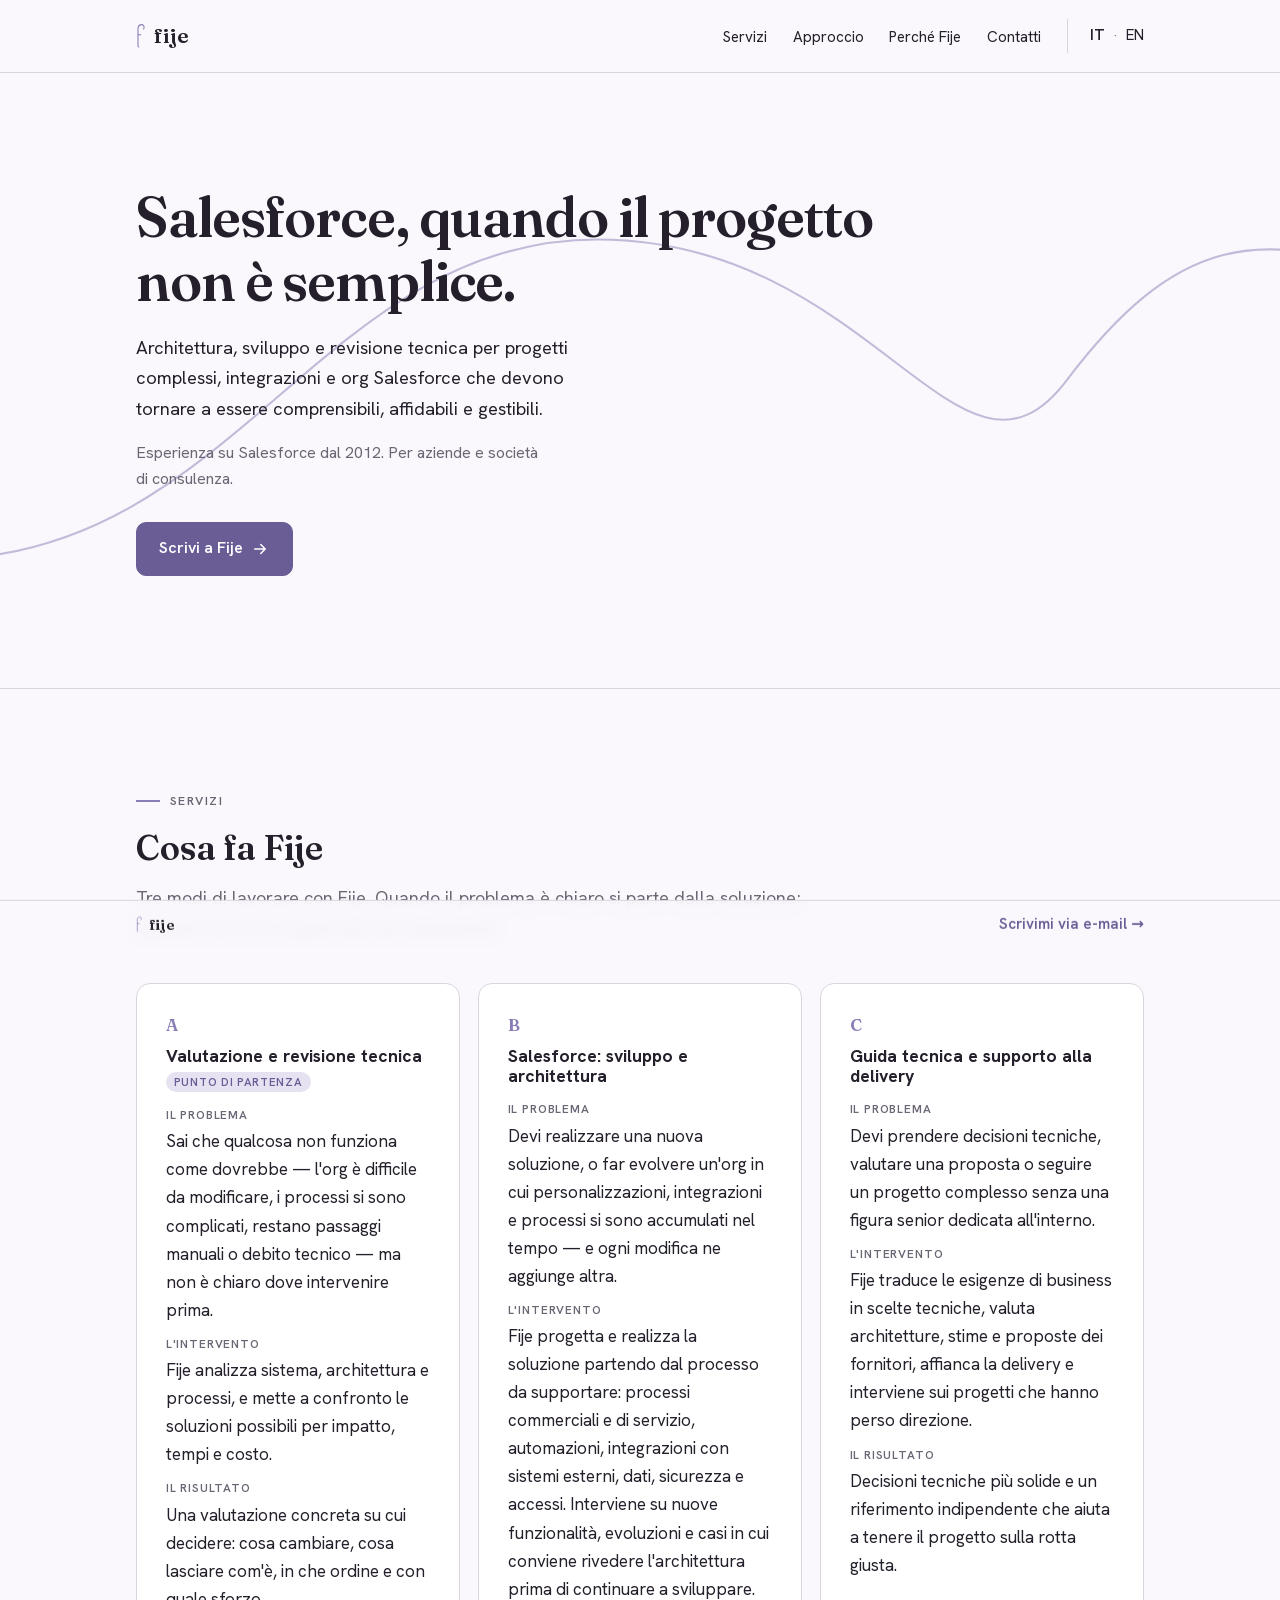
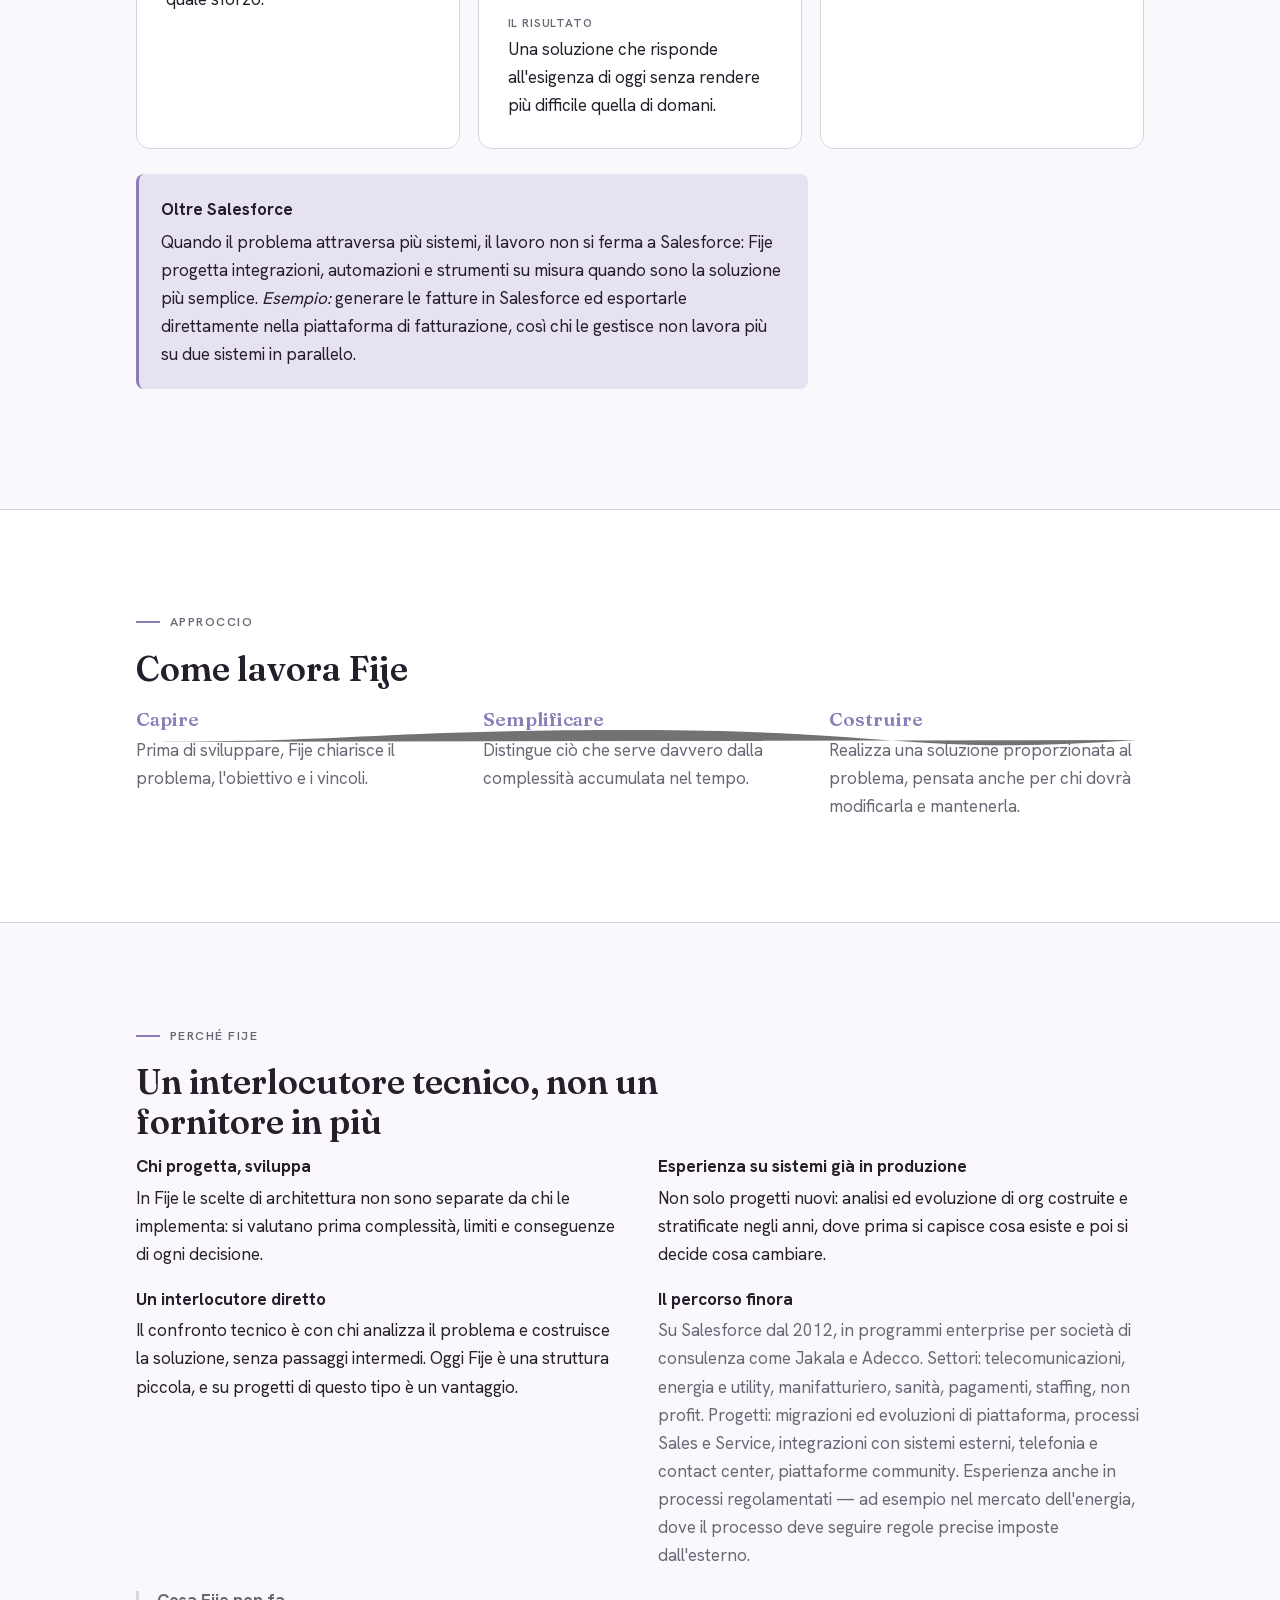
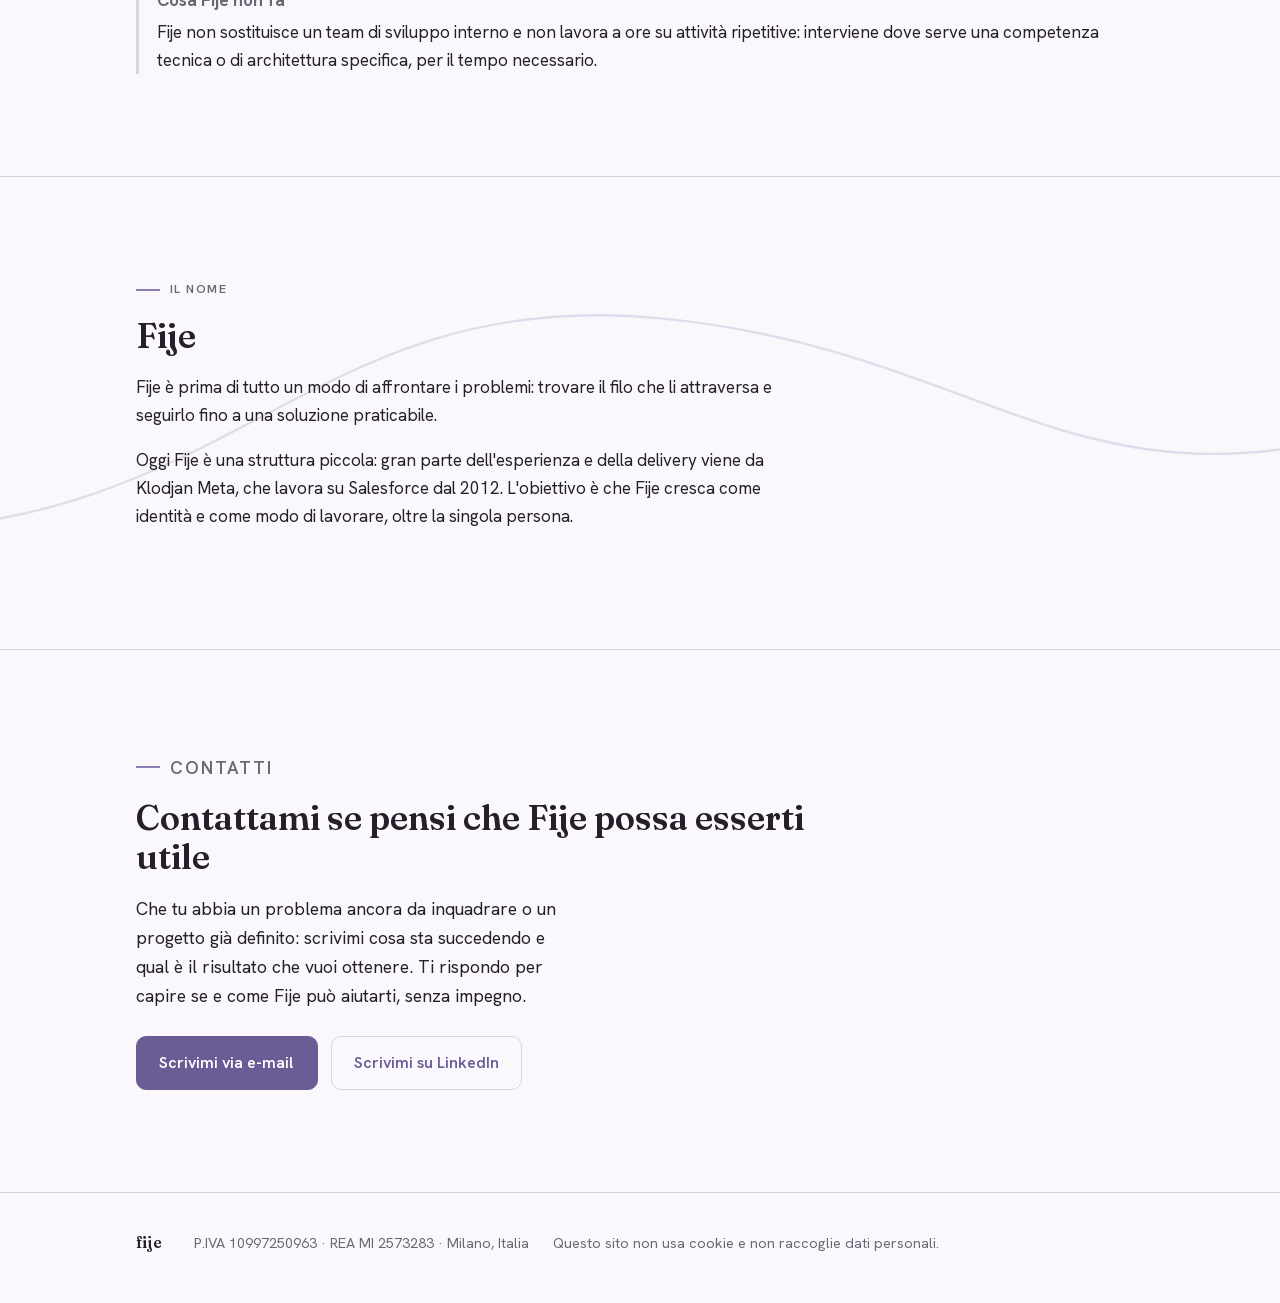
==== commit 9858253d: "review the section Name" ====
--- a/index.html
+++ b/index.html
@@ -253,8 +253,7 @@
       <h2 id="nome-h">Fije</h2>
       <p>Fije è prima di tutto un modo di affrontare i problemi: trovare il filo che li
         attraversa e seguirlo fino a una soluzione praticabile.</p>
-      <p><em>Fije</em> in albanese significa <strong>filo</strong> — qualcosa che collega,
-        indica una direzione e aiuta a non perderla quando le cose si complicano.</p>
+   
       <p>Oggi Fije è una struttura piccola: gran parte dell'esperienza e della delivery
         viene da Klodjan Meta, che lavora su Salesforce dal 2012. L'obiettivo è che Fije
         cresca come identità e come modo di lavorare, oltre la singola persona.</p>
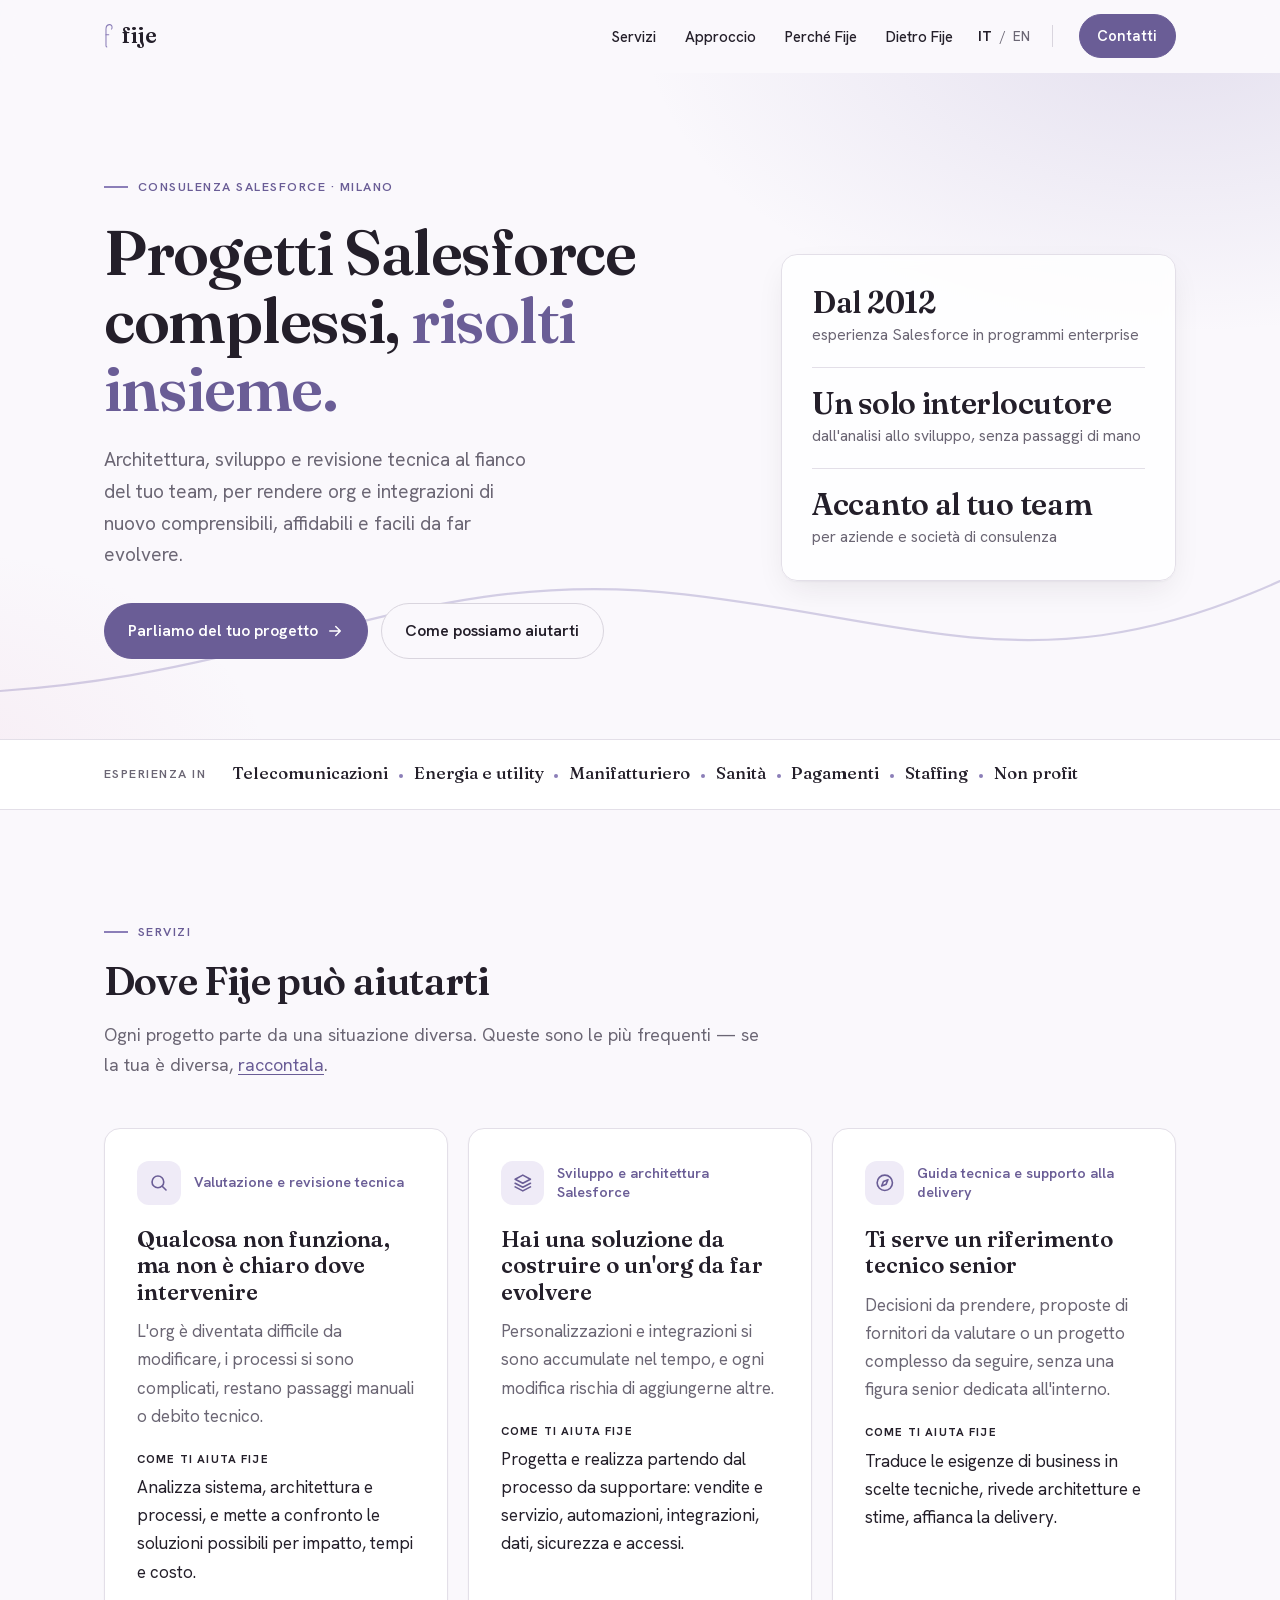
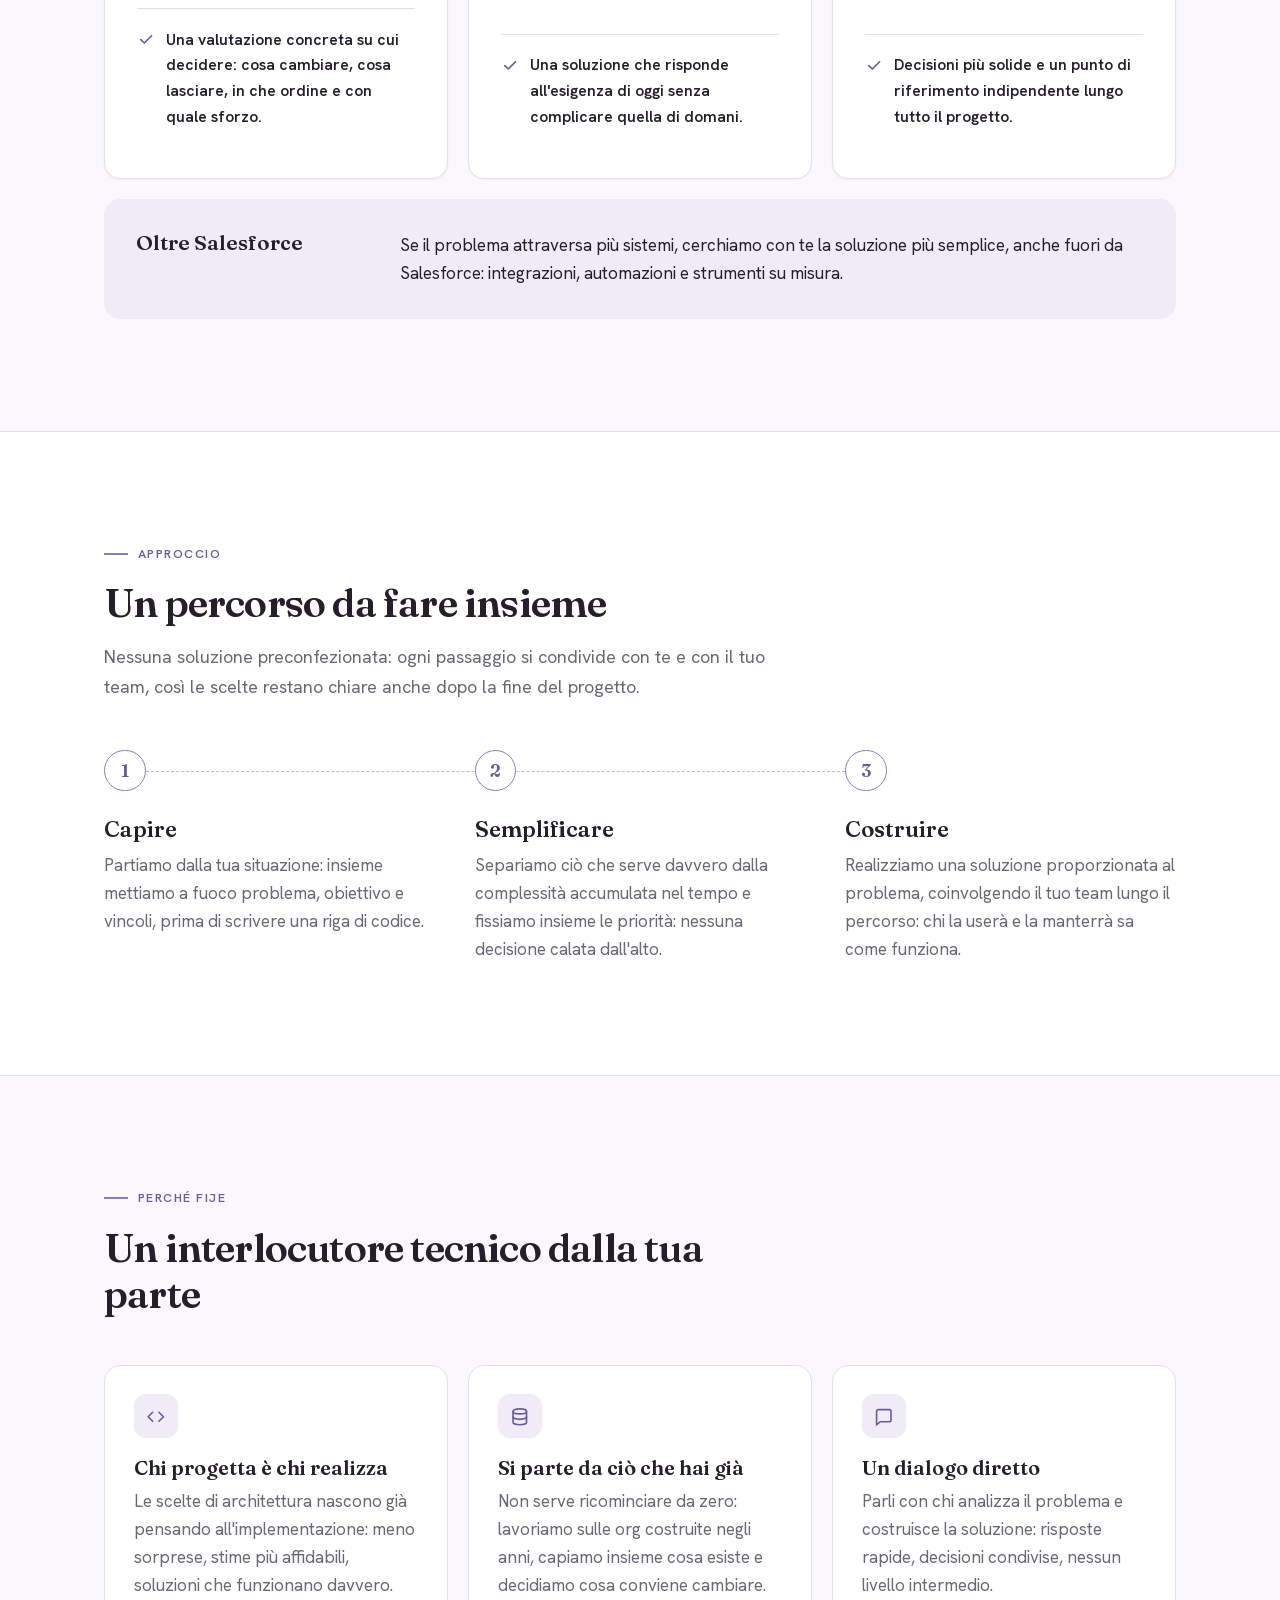
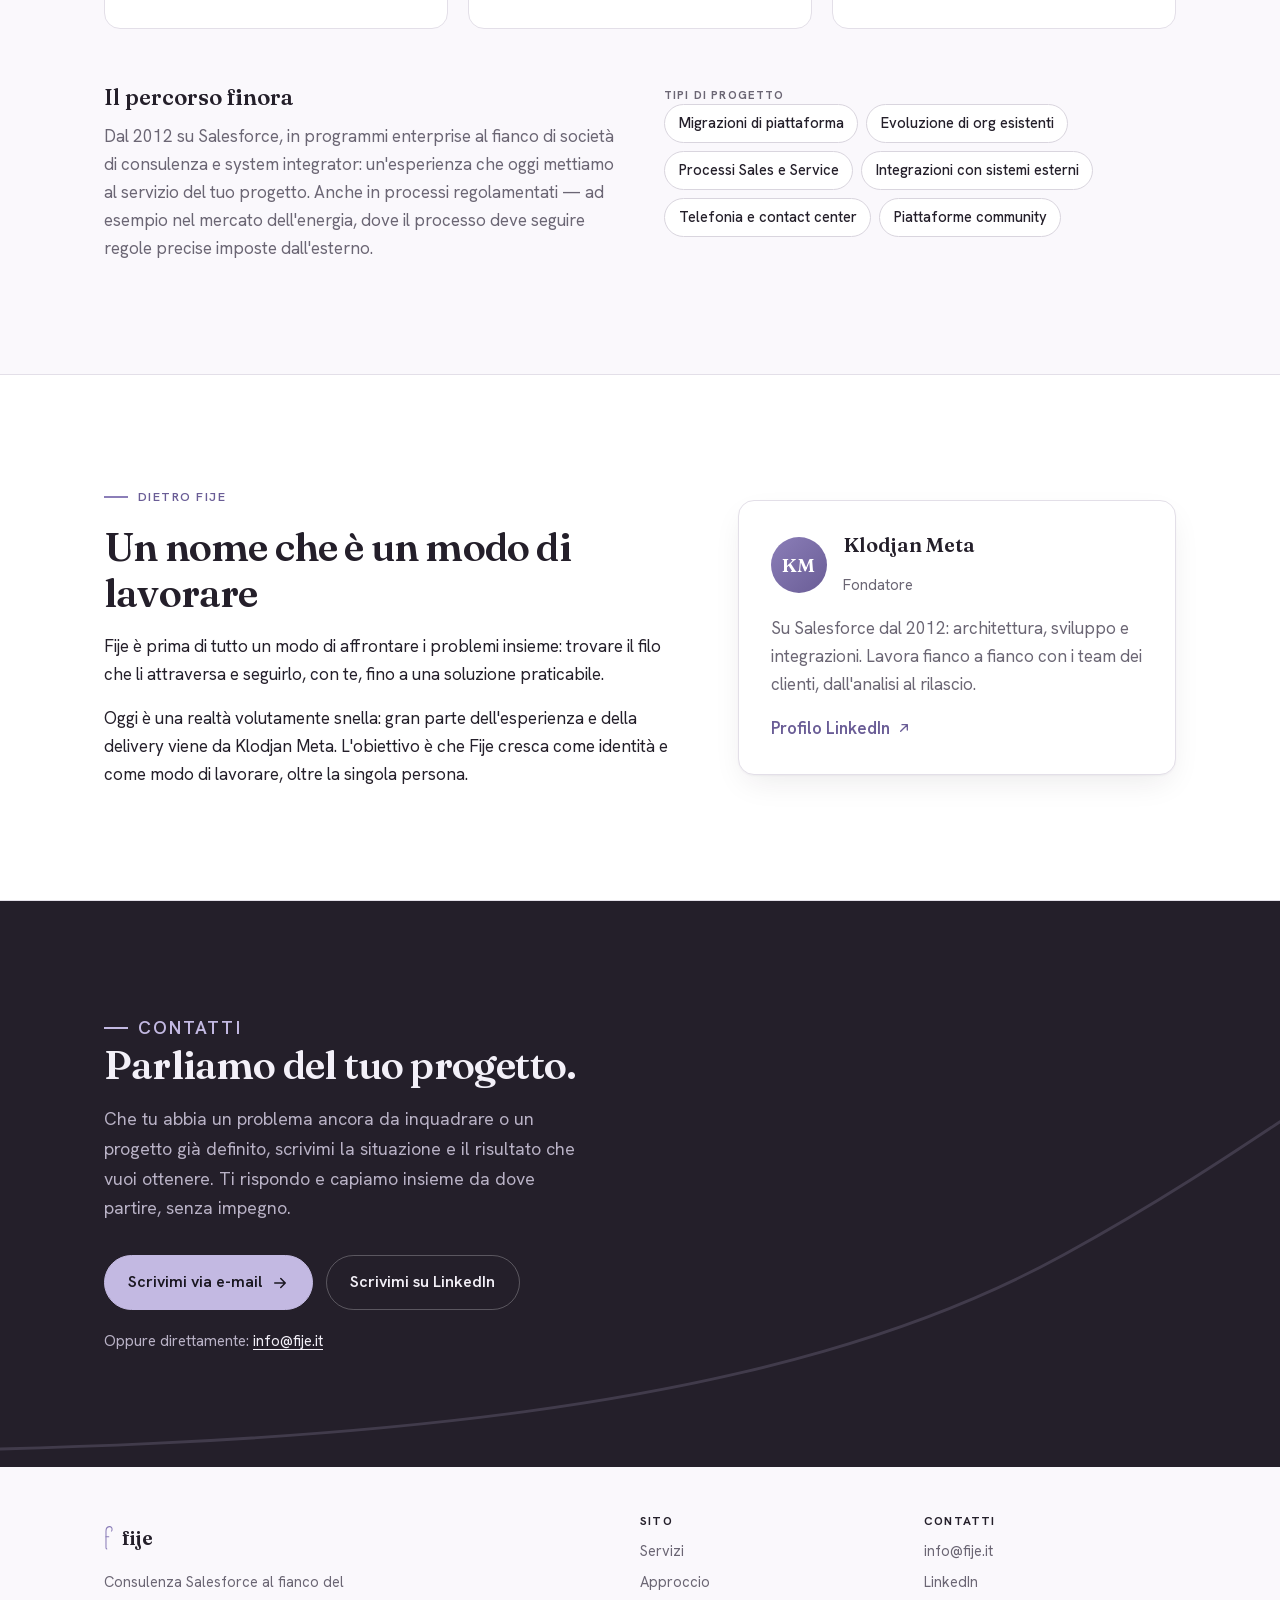
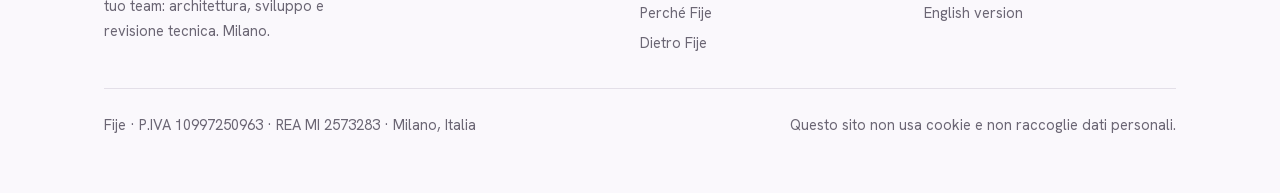
==== commit c1a06f68: "Redesign v2: more professional layout, client-first and collaborative copy - New layout: two-column " ====
--- a/index.html
+++ b/index.html
@@ -5,7 +5,7 @@
 <meta name="viewport" content="width=device-width, initial-scale=1">
 
 <title>Consulenza Salesforce, architettura e sviluppo | Fije, Milano</title>
-<meta name="description" content="Consulenza Salesforce per aziende e società di consulenza: architettura, sviluppo, integrazioni e revisione tecnica. Esperienza su Salesforce dal 2012.">
+<meta name="description" content="Consulenza Salesforce al fianco di aziende e società di consulenza: architettura, sviluppo, integrazioni e revisione tecnica. Esperienza su Salesforce dal 2012.">
 
 <link rel="canonical" href="https://fije.it/">
 <link rel="alternate" hreflang="it" href="https://fije.it/">
@@ -23,7 +23,7 @@
 <meta property="og:locale:alternate" content="en_GB">
 <meta property="og:site_name" content="Fije">
 <meta property="og:title" content="Fije — consulenza Salesforce, architettura e sviluppo">
-<meta property="og:description" content="Salesforce, quando il progetto non è semplice. Architettura, sviluppo e revisione tecnica. Esperienza dal 2012.">
+<meta property="og:description" content="Progetti Salesforce complessi, risolti insieme. Architettura, sviluppo e revisione tecnica al fianco del tuo team. Esperienza dal 2012.">
 <meta property="og:url" content="https://fije.it/">
 <meta property="og:image" content="https://fije.it/assets/img/og.png">
 <meta name="twitter:card" content="summary_large_image">
@@ -74,13 +74,14 @@
         <li><a href="#servizi">Servizi</a></li>
         <li><a href="#approccio">Approccio</a></li>
         <li><a href="#perche">Perché Fije</a></li>
-        <li><a href="#contatti">Contatti</a></li>
+        <li><a href="#nome">Dietro Fije</a></li>
       </ul>
       <div class="lang-switch" aria-label="Lingua">
         <a href="./" aria-current="true" hreflang="it">IT</a>
-        <span aria-hidden="true">·</span>
+        <span aria-hidden="true">/</span>
         <a href="en/" hreflang="en">EN</a>
       </div>
+      <a class="btn btn-primary nav-cta" href="#contatti">Contatti</a>
     </nav>
   </div>
 </header>
@@ -90,188 +91,246 @@
   <!-- HERO -->
   <section class="hero">
     <svg class="thread" viewBox="0 0 1200 600" preserveAspectRatio="xMidYMid slice" aria-hidden="true">
-      <path d="M-60,468 C 220,468 300,168 560,168 S 900,432 1000,300 S 1180,150 1320,210" stroke-width="2" stroke-linecap="round"/>
-      <circle cx="-40" cy="466" r="4" fill="var(--accent)" stroke="none"/>
+      <path d="M-60,560 C 260,560 380,440 640,470 S 1000,580 1320,380" stroke-width="2" stroke-linecap="round"/>
     </svg>
     <div class="container">
-      <h1>Salesforce, quando il progetto non è semplice.</h1>
-      <p>Architettura, sviluppo e revisione tecnica per progetti complessi, integrazioni
-        e org Salesforce che devono tornare a essere comprensibili, affidabili e gestibili.</p>
-      <p class="sub">Esperienza su Salesforce dal 2012. Per aziende e società di consulenza.</p>
-      <div class="cta-row">
-        <a class="btn btn-primary" href="#contatti">Scrivi a Fije
+      <div>
+        <p class="eyebrow">Consulenza Salesforce · Milano</p>
+        <h1>Progetti Salesforce complessi, <em>risolti insieme.</em></h1>
+        <p class="hero-lead">Architettura, sviluppo e revisione tecnica al fianco del tuo team, per
+          rendere org e integrazioni di nuovo comprensibili, affidabili e facili da far evolvere.</p>
+        <div class="cta-row">
+          <a class="btn btn-primary" href="#contatti">Parliamo del tuo progetto
+            <svg viewBox="0 0 24 24" width="18" height="18" fill="none" stroke="currentColor" stroke-width="2" stroke-linecap="round" stroke-linejoin="round" aria-hidden="true"><path d="M5 12h14M13 6l6 6-6 6"/></svg>
+          </a>
+          <a class="btn btn-ghost" href="#servizi">Come possiamo aiutarti</a>
+        </div>
+      </div>
+
+      <ul class="facts" aria-label="Fije in breve">
+        <li><span class="fact-k">Dal 2012</span><span class="fact-v">esperienza Salesforce in programmi enterprise</span></li>
+        <li><span class="fact-k">Un solo interlocutore</span><span class="fact-v">dall'analisi allo sviluppo, senza passaggi di mano</span></li>
+        <li><span class="fact-k">Accanto al tuo team</span><span class="fact-v">per aziende e società di consulenza</span></li>
+      </ul>
+    </div>
+  </section>
+
+  <!-- SETTORI -->
+  <div class="sectors">
+    <div class="container">
+      <p class="sectors-label">Esperienza in</p>
+      <ul>
+        <li>Telecomunicazioni</li>
+        <li>Energia e utility</li>
+        <li>Manifatturiero</li>
+        <li>Sanità</li>
+        <li>Pagamenti</li>
+        <li>Staffing</li>
+        <li>Non profit</li>
+      </ul>
+    </div>
+  </div>
+
+  <!-- COSA FA FIJE -->
+  <section class="section" id="servizi" aria-labelledby="servizi-h">
+    <div class="container">
+      <div class="section-head">
+        <p class="eyebrow">Servizi</p>
+        <h2 id="servizi-h">Dove Fije può aiutarti</h2>
+        <p class="lede">Ogni progetto parte da una situazione diversa. Queste sono le più frequenti — se la tua è
+          diversa, <a href="#contatti">raccontala</a>.</p>
+      </div>
+
+      <div class="cards">
+        <article class="card">
+          <div class="card-top">
+            <span class="card-icon"><svg viewBox="0 0 24 24" fill="none" stroke="currentColor" stroke-width="1.8" stroke-linecap="round" stroke-linejoin="round" aria-hidden="true"><circle cx="11" cy="11" r="6.5"/><path d="M20 20l-4.2-4.2"/></svg></span>
+            <span class="card-service">Valutazione e revisione tecnica</span>
+          </div>
+          <h3>Qualcosa non funziona, ma non è chiaro dove intervenire</h3>
+          <p class="card-problem">L'org è diventata difficile da modificare, i processi si sono complicati, restano
+            passaggi manuali o debito tecnico.</p>
+          <p class="card-label">Come ti aiuta Fije</p>
+          <p class="card-body">Analizza sistema, architettura e processi, e mette a confronto le soluzioni possibili
+            per impatto, tempi e costo.</p>
+          <p class="card-result"><svg viewBox="0 0 24 24" fill="none" stroke="currentColor" stroke-width="2.2" stroke-linecap="round" stroke-linejoin="round" aria-hidden="true"><path d="M5 12.5l4.5 4.5L19 7.5"/></svg>
+            Una valutazione concreta su cui decidere: cosa cambiare, cosa lasciare, in che ordine e con quale sforzo.</p>
+        </article>
+
+        <article class="card">
+          <div class="card-top">
+            <span class="card-icon"><svg viewBox="0 0 24 24" fill="none" stroke="currentColor" stroke-width="1.8" stroke-linecap="round" stroke-linejoin="round" aria-hidden="true"><path d="M12 3.5l8.5 4.5-8.5 4.5L3.5 8z"/><path d="M3.5 12.5l8.5 4.5 8.5-4.5"/><path d="M3.5 16.5l8.5 4.5 8.5-4.5"/></svg></span>
+            <span class="card-service">Sviluppo e architettura Salesforce</span>
+          </div>
+          <h3>Hai una soluzione da costruire o un'org da far evolvere</h3>
+          <p class="card-problem">Personalizzazioni e integrazioni si sono accumulate nel tempo, e ogni modifica rischia
+            di aggiungerne altre.</p>
+          <p class="card-label">Come ti aiuta Fije</p>
+          <p class="card-body">Progetta e realizza partendo dal processo da supportare: vendite e servizio,
+            automazioni, integrazioni, dati, sicurezza e accessi.</p>
+          <p class="card-result"><svg viewBox="0 0 24 24" fill="none" stroke="currentColor" stroke-width="2.2" stroke-linecap="round" stroke-linejoin="round" aria-hidden="true"><path d="M5 12.5l4.5 4.5L19 7.5"/></svg>
+            Una soluzione che risponde all'esigenza di oggi senza complicare quella di domani.</p>
+        </article>
+
+        <article class="card">
+          <div class="card-top">
+            <span class="card-icon"><svg viewBox="0 0 24 24" fill="none" stroke="currentColor" stroke-width="1.8" stroke-linecap="round" stroke-linejoin="round" aria-hidden="true"><circle cx="12" cy="12" r="8.5"/><path d="M15.5 8.5l-2 5-5 2 2-5z"/></svg></span>
+            <span class="card-service">Guida tecnica e supporto alla delivery</span>
+          </div>
+          <h3>Ti serve un riferimento tecnico senior</h3>
+          <p class="card-problem">Decisioni da prendere, proposte di fornitori da valutare o un progetto complesso da
+            seguire, senza una figura senior dedicata all'interno.</p>
+          <p class="card-label">Come ti aiuta Fije</p>
+          <p class="card-body">Traduce le esigenze di business in scelte tecniche, rivede architetture e stime,
+            affianca la delivery.</p>
+          <p class="card-result"><svg viewBox="0 0 24 24" fill="none" stroke="currentColor" stroke-width="2.2" stroke-linecap="round" stroke-linejoin="round" aria-hidden="true"><path d="M5 12.5l4.5 4.5L19 7.5"/></svg>
+            Decisioni più solide e un punto di riferimento indipendente lungo tutto il progetto.</p>
+        </article>
+      </div>
+
+      <div class="beyond">
+        <h3>Oltre Salesforce</h3>
+        <div>
+          <p>Se il problema attraversa più sistemi, cerchiamo con te la soluzione più semplice,
+            anche fuori da Salesforce: integrazioni, automazioni e strumenti su misura.</p>
+        </div>
+      </div>
+    </div>
+  </section>
+
+  <!-- COME LAVORA FIJE -->
+  <section class="section section-alt" id="approccio" aria-labelledby="approccio-h">
+    <div class="container">
+      <div class="section-head">
+        <p class="eyebrow">Approccio</p>
+        <h2 id="approccio-h">Un percorso da fare insieme</h2>
+        <p class="lede">Nessuna soluzione preconfezionata: ogni passaggio si condivide con te e con il tuo team,
+          così le scelte restano chiare anche dopo la fine del progetto.</p>
+      </div>
+
+      <ol class="steps">
+        <li class="step">
+          <span class="step-num" aria-hidden="true">1</span>
+          <h3>Capire</h3>
+          <p>Partiamo dalla tua situazione: insieme mettiamo a fuoco problema, obiettivo
+            e vincoli, prima di scrivere una riga di codice.</p>
+        </li>
+        <li class="step">
+          <span class="step-num" aria-hidden="true">2</span>
+          <h3>Semplificare</h3>
+          <p>Separiamo ciò che serve davvero dalla complessità accumulata nel tempo e
+            fissiamo insieme le priorità: nessuna decisione calata dall'alto.</p>
+        </li>
+        <li class="step">
+          <span class="step-num" aria-hidden="true">3</span>
+          <h3>Costruire</h3>
+          <p>Realizziamo una soluzione proporzionata al problema, coinvolgendo il tuo team
+            lungo il percorso: chi la userà e la manterrà sa come funziona.</p>
+        </li>
+      </ol>
+    </div>
+  </section>
+
+  <!-- PERCHÉ FIJE -->
+  <section class="section" id="perche" aria-labelledby="perche-h">
+    <div class="container">
+      <div class="section-head">
+        <p class="eyebrow">Perché Fije</p>
+        <h2 id="perche-h">Un interlocutore tecnico dalla tua parte</h2>
+      </div>
+
+      <div class="why-grid">
+        <div class="why-item">
+          <span class="card-icon"><svg viewBox="0 0 24 24" fill="none" stroke="currentColor" stroke-width="1.8" stroke-linecap="round" stroke-linejoin="round" aria-hidden="true"><path d="M8.5 7L3.5 12l5 5"/><path d="M15.5 7l5 5-5 5"/></svg></span>
+          <h3>Chi progetta è chi realizza</h3>
+          <p>Le scelte di architettura nascono già pensando all'implementazione: meno
+            sorprese, stime più affidabili, soluzioni che funzionano davvero.</p>
+        </div>
+        <div class="why-item">
+          <span class="card-icon"><svg viewBox="0 0 24 24" fill="none" stroke="currentColor" stroke-width="1.8" stroke-linecap="round" stroke-linejoin="round" aria-hidden="true"><ellipse cx="12" cy="6" rx="7.5" ry="2.8"/><path d="M4.5 6v6c0 1.5 3.4 2.8 7.5 2.8s7.5-1.3 7.5-2.8V6"/><path d="M4.5 12v6c0 1.5 3.4 2.8 7.5 2.8s7.5-1.3 7.5-2.8v-6"/></svg></span>
+          <h3>Si parte da ciò che hai già</h3>
+          <p>Non serve ricominciare da zero: lavoriamo sulle org costruite negli anni,
+            capiamo insieme cosa esiste e decidiamo cosa conviene cambiare.</p>
+        </div>
+        <div class="why-item">
+          <span class="card-icon"><svg viewBox="0 0 24 24" fill="none" stroke="currentColor" stroke-width="1.8" stroke-linecap="round" stroke-linejoin="round" aria-hidden="true"><path d="M20 15.5a2 2 0 0 1-2 2H8l-4 3.5V6a2 2 0 0 1 2-2h12a2 2 0 0 1 2 2z"/></svg></span>
+          <h3>Un dialogo diretto</h3>
+          <p>Parli con chi analizza il problema e costruisce la soluzione: risposte rapide,
+            decisioni condivise, nessun livello intermedio.</p>
+        </div>
+      </div>
+
+      <div class="track">
+        <div>
+          <h3>Il percorso finora</h3>
+          <p>Dal 2012 su Salesforce, in programmi enterprise al fianco di società di consulenza
+            e system integrator: un'esperienza che oggi mettiamo al servizio del tuo progetto.
+            Anche in processi regolamentati — ad esempio nel mercato dell'energia, dove il
+            processo deve seguire regole precise imposte dall'esterno.</p>
+        </div>
+        <div>
+          <p class="track-label">Tipi di progetto</p>
+          <ul class="chips">
+            <li>Migrazioni di piattaforma</li>
+            <li>Evoluzione di org esistenti</li>
+            <li>Processi Sales e Service</li>
+            <li>Integrazioni con sistemi esterni</li>
+            <li>Telefonia e contact center</li>
+            <li>Piattaforme community</li>
+          </ul>
+        </div>
+      </div>
+    </div>
+  </section>
+
+  <!-- DIETRO FIJE -->
+  <section class="section section-alt about" id="nome" aria-labelledby="nome-h">
+    <div class="container">
+      <div>
+        <p class="eyebrow">Dietro Fije</p>
+        <h2 id="nome-h">Un nome che è un modo di lavorare</h2>
+        <p>Fije è prima di tutto un modo di affrontare i problemi insieme: trovare il filo che
+          li attraversa e seguirlo, con te, fino a una soluzione praticabile.</p>
+        <p>Oggi è una realtà volutamente snella: gran parte dell'esperienza e della delivery
+          viene da Klodjan Meta. L'obiettivo è che Fije cresca come identità e come modo di
+          lavorare, oltre la singola persona.</p>
+      </div>
+
+      <div class="person">
+        <div class="person-head">
+          <span class="monogram" aria-hidden="true">KM</span>
+          <div>
+            <p class="person-name">Klodjan Meta</p>
+            <p class="person-role">Fondatore</p>
+          </div>
+        </div>
+        <p class="person-bio">Su Salesforce dal 2012: architettura, sviluppo e integrazioni.
+          Lavora fianco a fianco con i team dei clienti, dall'analisi al rilascio.</p>
+        <a class="person-link" href="https://www.linkedin.com/in/klodjanmeta/" rel="noopener">Profilo LinkedIn
+          <svg viewBox="0 0 24 24" width="16" height="16" fill="none" stroke="currentColor" stroke-width="2" stroke-linecap="round" stroke-linejoin="round" aria-hidden="true"><path d="M7 17L17 7M9 7h8v8"/></svg>
+        </a>
+      </div>
+    </div>
+  </section>
+
+  <!-- CONTATTI -->
+  <section class="section contact" id="contatti" aria-labelledby="contatti-h">
+    <svg class="thread" viewBox="0 0 1200 400" preserveAspectRatio="xMidYMid slice" aria-hidden="true">
+      <path d="M-60,390 C 400,390 700,360 900,250 S 1150,60 1320,40" stroke-width="2" stroke-linecap="round"/>
+    </svg>
+    <div class="container">
+      <p class="eyebrow">Contatti</p>
+      <h2 id="contatti-h">Parliamo del tuo progetto.</h2>
+      <p>Che tu abbia un problema ancora da inquadrare o un progetto già definito, scrivimi
+        la situazione e il risultato che vuoi ottenere. Ti rispondo e capiamo insieme da dove
+        partire, senza impegno.</p>
+      <div class="contact-links">
+        <a class="btn btn-primary" href="mailto:info@fije.it?subject=Richiesta%20da%20fije.it">Scrivimi via e-mail
           <svg viewBox="0 0 24 24" width="18" height="18" fill="none" stroke="currentColor" stroke-width="2" stroke-linecap="round" stroke-linejoin="round" aria-hidden="true"><path d="M5 12h14M13 6l6 6-6 6"/></svg>
         </a>
-      </div>
-    </div>
-  </section>
-
-  <!-- COSA FA FIJE -->
-  <section class="section" id="servizi" aria-labelledby="servizi-h">
-    <div class="container">
-      <p class="eyebrow">Servizi</p>
-      <h2 id="servizi-h">Cosa fa Fije</h2>
-      <p class="lede">Tre modi di lavorare con Fije. Quando il problema è chiaro si parte
-        dalla soluzione; quando non lo è, si parte da una valutazione.</p>
-
-      <div class="cards">
-        <article class="card">
-          <span class="card-id">A</span>
-          <h3>Valutazione e revisione tecnica <span class="badge">Punto di partenza</span></h3>
-          <dl>
-            <div><dt>Il problema</dt><dd>Sai che qualcosa non funziona come dovrebbe — l'org è
-              difficile da modificare, i processi si sono complicati, restano passaggi
-              manuali o debito tecnico — ma non è chiaro dove intervenire prima.</dd></div>
-            <div><dt>L'intervento</dt><dd>Fije analizza sistema, architettura e processi, e mette
-              a confronto le soluzioni possibili per impatto, tempi e costo.</dd></div>
-            <div><dt>Il risultato</dt><dd>Una valutazione concreta su cui decidere: cosa cambiare,
-              cosa lasciare com'è, in che ordine e con quale sforzo.</dd></div>
-          </dl>
-        </article>
-
-        <article class="card">
-          <span class="card-id">B</span>
-          <h3>Salesforce: sviluppo e architettura</h3>
-          <dl>
-            <div><dt>Il problema</dt><dd>Devi realizzare una nuova soluzione, o far evolvere
-              un'org in cui personalizzazioni, integrazioni e processi si sono accumulati
-              nel tempo — e ogni modifica ne aggiunge altra.</dd></div>
-            <div><dt>L'intervento</dt><dd>Fije progetta e realizza la soluzione partendo dal
-              processo da supportare: processi commerciali e di servizio, automazioni,
-              integrazioni con sistemi esterni, dati, sicurezza e accessi. Interviene su
-              nuove funzionalità, evoluzioni e casi in cui conviene rivedere l'architettura
-              prima di continuare a sviluppare.</dd></div>
-            <div><dt>Il risultato</dt><dd>Una soluzione che risponde all'esigenza di oggi senza
-              rendere più difficile quella di domani.</dd></div>
-          </dl>
-        </article>
-
-        <article class="card">
-          <span class="card-id">C</span>
-          <h3>Guida tecnica e supporto alla delivery</h3>
-          <dl>
-            <div><dt>Il problema</dt><dd>Devi prendere decisioni tecniche, valutare una proposta
-              o seguire un progetto complesso senza una figura senior dedicata all'interno.</dd></div>
-            <div><dt>L'intervento</dt><dd>Fije traduce le esigenze di business in scelte tecniche,
-              valuta architetture, stime e proposte dei fornitori, affianca la delivery e
-              interviene sui progetti che hanno perso direzione.</dd></div>
-            <div><dt>Il risultato</dt><dd>Decisioni tecniche più solide e un riferimento
-              indipendente che aiuta a tenere il progetto sulla rotta giusta.</dd></div>
-          </dl>
-        </article>
-      </div>
-
-      <p class="beyond">
-        <strong>Oltre Salesforce</strong>
-        Quando il problema attraversa più sistemi, il lavoro non si ferma a Salesforce:
-        Fije progetta integrazioni, automazioni e strumenti su misura quando sono la
-        soluzione più semplice. <em>Esempio:</em> generare le fatture in Salesforce ed
-        esportarle direttamente nella piattaforma di fatturazione, così chi le gestisce
-        non lavora più su due sistemi in parallelo.
-      </p>
-    </div>
-  </section>
-
-  <!-- COME LAVORA FIJE -->
-  <section class="section approach" id="approccio" aria-labelledby="approccio-h">
-    <div class="container">
-      <p class="eyebrow">Approccio</p>
-      <h2 id="approccio-h">Come lavora Fije</h2>
-
-      <div class="steps">
-        <svg class="thread-line" viewBox="0 0 1000 40" preserveAspectRatio="none" aria-hidden="true">
-          <path d="M0,20 C 220,20 240,8 500,8 S 780,34 1000,18" stroke-width="2" stroke-linecap="round"/>
-        </svg>
-        <div class="step">
-          <span class="num">Capire</span>
-          <p>Prima di sviluppare, Fije chiarisce il problema, l'obiettivo e i vincoli.</p>
-        </div>
-        <div class="step">
-          <span class="num">Semplificare</span>
-          <p>Distingue ciò che serve davvero dalla complessità accumulata nel tempo.</p>
-        </div>
-        <div class="step">
-          <span class="num">Costruire</span>
-          <p>Realizza una soluzione proporzionata al problema, pensata anche per chi
-            dovrà modificarla e mantenerla.</p>
-        </div>
-      </div>
-    </div>
-  </section>
-
-  <!-- PERCHÉ FIJE -->
-  <section class="section" id="perche" aria-labelledby="perche-h">
-    <div class="container">
-      <p class="eyebrow">Perché Fije</p>
-      <h2 id="perche-h">Un interlocutore tecnico, non un fornitore in più</h2>
-
-      <div class="why-grid">
-        <div class="why-item">
-          <h3>Chi progetta, sviluppa</h3>
-          <p>In Fije le scelte di architettura non sono separate da chi le implementa:
-            si valutano prima complessità, limiti e conseguenze di ogni decisione.</p>
-        </div>
-        <div class="why-item">
-          <h3>Esperienza su sistemi già in produzione</h3>
-          <p>Non solo progetti nuovi: analisi ed evoluzione di org costruite e
-            stratificate negli anni, dove prima si capisce cosa esiste e poi si decide
-            cosa cambiare.</p>
-        </div>
-        <div class="why-item">
-          <h3>Un interlocutore diretto</h3>
-          <p>Il confronto tecnico è con chi analizza il problema e costruisce la
-            soluzione, senza passaggi intermedi. Oggi Fije è una struttura piccola, e su
-            progetti di questo tipo è un vantaggio.</p>
-        </div>
-        <div class="why-item track">
-          <h3>Il percorso finora</h3>
-          <p>Su Salesforce dal 2012, in programmi enterprise per società di consulenza
-            come Jakala e Adecco. Settori: telecomunicazioni, energia e utility,
-            manifatturiero, sanità, pagamenti, staffing, non profit. Progetti: migrazioni
-            ed evoluzioni di piattaforma, processi Sales e Service, integrazioni con
-            sistemi esterni, telefonia e contact center, piattaforme community. Esperienza
-            anche in processi regolamentati — ad esempio nel mercato dell'energia, dove il
-            processo deve seguire regole precise imposte dall'esterno.</p>
-        </div>
-        <div class="why-item not">
-          <h3>Cosa Fije non fa</h3>
-          <p>Fije non sostituisce un team di sviluppo interno e non lavora a ore su
-            attività ripetitive: interviene dove serve una competenza tecnica o di
-            architettura specifica, per il tempo necessario.</p>
-        </div>
-      </div>
-    </div>
-  </section>
-
-  <!-- IL NOME -->
-  <section class="section name-section" id="nome" aria-labelledby="nome-h">
-    <svg class="thread" viewBox="0 0 1200 400" preserveAspectRatio="xMidYMid slice" aria-hidden="true">
-      <path d="M-60,300 C 260,300 320,90 620,120 S 980,320 1320,180" stroke-width="2" stroke-linecap="round"/>
-    </svg>
-    <div class="container">
-      <p class="eyebrow">Il nome</p>
-      <h2 id="nome-h">Fije</h2>
-      <p>Fije è prima di tutto un modo di affrontare i problemi: trovare il filo che li
-        attraversa e seguirlo fino a una soluzione praticabile.</p>
-   
-      <p>Oggi Fije è una struttura piccola: gran parte dell'esperienza e della delivery
-        viene da Klodjan Meta, che lavora su Salesforce dal 2012. L'obiettivo è che Fije
-        cresca come identità e come modo di lavorare, oltre la singola persona.</p>
-    </div>
-  </section>
-
-  <!-- CONTATTI -->
-  <section class="section contact" id="contatti" aria-labelledby="contatti-h">
-    <div class="container">
-      <p class="eyebrow">Contatti</p>
-      <h2 id="contatti-h">Contattami se pensi che Fije possa esserti utile</h2>
-      <p>Che tu abbia un problema ancora da inquadrare o un progetto già definito:
-        scrivimi cosa sta succedendo e qual è il risultato che vuoi ottenere. Ti rispondo
-        per capire se e come Fije può aiutarti, senza impegno.</p>
-      <div class="contact-links">
-        <a class="btn btn-primary" href="mailto:info@fije.it?subject=Richiesta%20da%20fije.it">Scrivimi via e-mail</a>
         <a class="btn btn-ghost" href="https://www.linkedin.com/in/klodjanmeta/" rel="noopener">Scrivimi su LinkedIn</a>
       </div>
+      <p class="contact-direct">Oppure direttamente: <a href="mailto:info@fije.it">info@fije.it</a></p>
     </div>
   </section>
 
@@ -279,9 +338,41 @@
 
 <footer class="site-footer">
   <div class="container">
-    <span class="foot-brand">fije</span>
-    <p>P.IVA 10997250963 &middot; REA MI 2573283 &middot; Milano, Italia</p>
-    <p>Questo sito non usa cookie e non raccoglie dati personali.</p>
+    <div class="foot-top">
+      <div class="foot-brand">
+        <a class="brand" href="./" aria-label="Fije — home">
+          <svg class="brand-mark" viewBox="180 100 300 800" aria-hidden="true">
+            <g fill="none" stroke="currentColor" stroke-width="33" stroke-linecap="round" stroke-linejoin="round">
+              <path d="M266,847 C258,847 242,838 242,805 L242,295 C242,215 270,160 340,151 C410,142 432,190 432,235 C432,265 424,285 412,291"/>
+              <path d="M242,466 L329,466"/>
+            </g>
+          </svg>
+          <span>fije</span>
+        </a>
+        <p>Consulenza Salesforce al fianco del tuo team: architettura, sviluppo e revisione tecnica. Milano.</p>
+      </div>
+      <div class="foot-col">
+        <h2>Sito</h2>
+        <ul>
+          <li><a href="#servizi">Servizi</a></li>
+          <li><a href="#approccio">Approccio</a></li>
+          <li><a href="#perche">Perché Fije</a></li>
+          <li><a href="#nome">Dietro Fije</a></li>
+        </ul>
+      </div>
+      <div class="foot-col">
+        <h2>Contatti</h2>
+        <ul>
+          <li><a href="mailto:info@fije.it">info@fije.it</a></li>
+          <li><a href="https://www.linkedin.com/in/klodjanmeta/" rel="noopener">LinkedIn</a></li>
+          <li><a href="en/" hreflang="en">English version</a></li>
+        </ul>
+      </div>
+    </div>
+    <div class="foot-bottom">
+      <p>Fije &middot; P.IVA 10997250963 &middot; REA MI 2573283 &middot; Milano, Italia</p>
+      <p>Questo sito non usa cookie e non raccoglie dati personali.</p>
+    </div>
   </div>
 </footer>
 
@@ -296,7 +387,7 @@
       </svg>
       fije
     </span>
-    <a href="mailto:info@fije.it?subject=Richiesta%20da%20fije.it">Scrivimi via e-mail →</a>
+    <a class="btn btn-primary" href="mailto:info@fije.it?subject=Richiesta%20da%20fije.it">Scrivimi via e-mail</a>
   </div>
 </div>
 
--- a/assets/css/style.css
+++ b/assets/css/style.css
@@ -26,37 +26,51 @@
   --surface:    #FFFFFF;
   --ink:        #241F2A;
   --muted:      #6B6674;
-  --line:       #D9D5DE;
-  --tint:       #E7E2F2;   /* lilac 100 */
+  --line:       #E3DFE8;
+  --line-strong:#D9D5DE;
+  --tint:       #EFEBF7;   /* lilac 50/100 */
   --brand:      #8B7EB8;   /* lilac 500 — mark, large accents, thread */
   --brand-ink:  #6A5D96;   /* lilac 700 — links, CTA on light (AA) */
   --accent:     #D67DA8;   /* pink 500 — decorative only, used once */
 
+  /* dark closing band (contact) */
+  --band:       #241F2A;
+  --band-ink:   #F3F0F8;
+  --band-muted: #B9B2C6;
+  --band-btn:   #C3B9E2;
+
   --font-display: "Fraunces", Georgia, "Times New Roman", serif;
   --font-text: "Hanken Grotesk", system-ui, -apple-system, "Segoe UI", Roboto, sans-serif;
 
   --measure: 42rem;          /* text column */
-  --shell: 68rem;            /* outer container */
+  --shell: 72rem;            /* outer container */
   --header-h: 4rem;
 
-  --space-section: clamp(3.5rem, 8vw, 6.5rem);
-  --radius: 14px;
-
-  --shadow: 0 1px 2px rgba(36, 31, 42, .04), 0 8px 30px rgba(36, 31, 42, .06);
+  --space-section: clamp(4rem, 9vw, 7rem);
+  --radius: 16px;
+
+  --shadow-sm: 0 1px 2px rgba(36, 31, 42, .05);
+  --shadow: 0 1px 2px rgba(36, 31, 42, .04), 0 12px 32px -8px rgba(36, 31, 42, .10);
 }
 
 @media (prefers-color-scheme: dark) {
   :root {
-    --paper:     #1E1A24;
-    --surface:   #262030;
+    --paper:     #1A1720;
+    --surface:   #231E2B;
     --ink:       #F3F0F8;
     --muted:     #A8A2B4;
-    --line:      #3A3442;
-    --tint:      #2E2740;
+    --line:      #332D3C;
+    --line-strong:#3A3442;
+    --tint:      #2B2439;
     --brand:     #A99BD6;
     --brand-ink: #C3B9E2;   /* lilac ~300, AA on dark */
     --accent:    #D98FB4;
-    --shadow: 0 1px 2px rgba(0, 0, 0, .3), 0 10px 34px rgba(0, 0, 0, .35);
+    --band:      #2B2439;
+    --band-ink:  #F3F0F8;
+    --band-muted:#B9B2C6;
+    --band-btn:  #C3B9E2;
+    --shadow-sm: 0 1px 2px rgba(0, 0, 0, .3);
+    --shadow: 0 1px 2px rgba(0, 0, 0, .3), 0 14px 36px -8px rgba(0, 0, 0, .5);
   }
 }
 
@@ -81,7 +95,7 @@
 a { color: var(--brand-ink); text-underline-offset: .18em; }
 a:hover { text-decoration-thickness: 2px; }
 h1, h2, h3 { font-family: var(--font-display); font-weight: 600; line-height: 1.15; }
-h1 { letter-spacing: -.02em; }
+h1, h2 { letter-spacing: -.02em; }
 strong { font-weight: 700; }
 ::selection { background: var(--tint); color: var(--ink); }
 
@@ -100,8 +114,8 @@
 .container { max-width: var(--shell); margin-inline: auto; padding-inline: clamp(1.25rem, 5vw, 2.5rem); }
 .measure { max-width: var(--measure); }
 
-.section { padding-block: var(--space-section); border-top: 1px solid var(--line); }
-.section:first-of-type { border-top: 0; }
+.section { padding-block: var(--space-section); }
+.section-alt { background: var(--surface); border-block: 1px solid var(--line); }
 [id] { scroll-margin-top: calc(var(--header-h) + 1rem); }
 
 .eyebrow {
@@ -110,7 +124,7 @@
   font-weight: 600;
   letter-spacing: .12em;
   text-transform: uppercase;
-  color: var(--muted);
+  color: var(--brand-ink);
   margin: 0 0 1rem;
   display: flex; align-items: center; gap: .6rem;
 }
@@ -120,12 +134,14 @@
   background: var(--brand);
   display: inline-block;
 }
+.section-head { max-width: var(--measure); margin-bottom: clamp(2rem, 4vw, 3rem); }
+.section-head h2,
 .section > .container > h2 {
-  font-size: clamp(1.6rem, 3.4vw, 2.15rem);
+  font-size: clamp(1.75rem, 3.6vw, 2.5rem);
   margin: 0 0 1rem;
   max-width: var(--measure);
 }
-.lede { font-size: 1.125rem; color: var(--muted); max-width: var(--measure); margin: 0 0 2.5rem; }
+.lede { font-size: 1.125rem; color: var(--muted); max-width: var(--measure); margin: 0; }
 
 /* ---------- Skip link ---------- */
 .skip {
@@ -139,35 +155,32 @@
 /* ---------- Header ---------- */
 .site-header {
   position: sticky; top: 0; z-index: 50;
-  background: color-mix(in srgb, var(--paper) 88%, transparent);
-  backdrop-filter: saturate(140%) blur(8px);
-  border-bottom: 1px solid var(--line);
-  transition: box-shadow .2s ease;
-}
-.site-header.is-scrolled { box-shadow: var(--shadow); }
+  background: color-mix(in srgb, var(--paper) 85%, transparent);
+  backdrop-filter: saturate(140%) blur(10px);
+  border-bottom: 1px solid transparent;
+  transition: box-shadow .2s ease, border-color .2s ease;
+}
+.site-header.is-scrolled { border-bottom-color: var(--line); box-shadow: var(--shadow-sm); }
 .site-header .container {
   min-height: var(--header-h);
   display: flex; align-items: center; gap: 1.25rem;
   transition: min-height .2s ease;
 }
-.site-header.is-scrolled .container { min-height: calc(var(--header-h) - .9rem); }
+.site-header.is-scrolled .container { min-height: calc(var(--header-h) - .75rem); }
 .brand {
   display: inline-flex; align-items: center; gap: .55rem;
   text-decoration: none; color: var(--ink);
   font-family: var(--font-display); font-weight: 600;
-  font-size: 1.3rem; letter-spacing: -.01em;
-  transition: font-size .2s ease;
-}
-.brand-mark { height: 1.6rem; width: auto; color: var(--brand); flex: none; transition: height .2s ease; }
-.site-header.is-scrolled .brand { font-size: 1.1rem; }
-.site-header.is-scrolled .brand-mark { height: 1.3rem; }
+  font-size: 1.35rem; letter-spacing: -.01em;
+}
+.brand-mark { height: 1.6rem; width: auto; color: var(--brand); flex: none; }
 .brand:hover { text-decoration: none; }
 
 .nav-toggle {
   margin-left: auto;
   display: inline-flex; align-items: center; justify-content: center;
   width: 2.5rem; height: 2.5rem;
-  background: transparent; border: 1px solid var(--line); border-radius: 8px;
+  background: transparent; border: 1px solid var(--line-strong); border-radius: 10px;
   color: var(--ink); cursor: pointer;
 }
 .nav-toggle svg { width: 1.1rem; height: 1.1rem; }
@@ -181,55 +194,91 @@
 }
 #site-nav ul {
   list-style: none; margin: 0; padding: 0;
-  display: flex; gap: 1.6rem;
-}
-#site-nav a {
-  color: var(--ink); text-decoration: none; font-size: .95rem;
+  display: flex; gap: 1.8rem;
+}
+#site-nav ul a {
+  color: var(--ink); text-decoration: none; font-size: .95rem; font-weight: 500;
   padding-block: .3rem;
 }
-#site-nav a:hover { color: var(--brand-ink); }
+#site-nav ul a:hover { color: var(--brand-ink); }
 .lang-switch {
-  display: flex; gap: .5rem; align-items: center;
-  font-size: .9rem; color: var(--muted);
-  padding-left: 1.4rem; border-left: 1px solid var(--line);
-}
-.lang-switch a { color: var(--muted); text-decoration: none; }
-.lang-switch a[aria-current="true"] { color: var(--ink); font-weight: 600; }
+  display: flex; gap: .45rem; align-items: center;
+  font-size: .85rem; color: var(--muted);
+}
+.lang-switch a { color: var(--muted); text-decoration: none; font-weight: 500; }
+.lang-switch a:hover { color: var(--ink); }
+.lang-switch a[aria-current="true"] { color: var(--ink); font-weight: 700; }
 
 /* ---------- Buttons ---------- */
 .btn {
-  display: inline-flex; align-items: center; gap: .5rem;
+  display: inline-flex; align-items: center; justify-content: center; gap: .5rem;
   font-family: var(--font-text); font-weight: 600; font-size: 1rem;
-  padding: .8rem 1.4rem; border-radius: 10px;
+  padding: .85rem 1.45rem; border-radius: 999px;
   text-decoration: none; cursor: pointer;
-  transition: background-color .18s ease, color .18s ease, border-color .18s ease;
-}
+  transition: background-color .18s ease, color .18s ease, border-color .18s ease, transform .18s ease;
+}
+.btn svg { transition: transform .18s ease; }
+.btn:hover svg { transform: translateX(3px); }
 .btn-primary {
   background: var(--brand-ink); color: #fff;
   border: 1.5px solid var(--brand-ink);
 }
 .btn-primary:hover { background: var(--ink); border-color: var(--ink); text-decoration: none; }
 @media (prefers-color-scheme: dark) {
-  .btn-primary { color: #1E1A24; }
-  .btn-primary:hover { background: var(--ink); border-color: var(--ink); color: #1E1A24; }
+  .btn-primary { color: #1A1720; }
+  .btn-primary:hover { background: var(--ink); border-color: var(--ink); color: #1A1720; }
 }
 .btn-ghost {
-  background: transparent; color: var(--brand-ink);
-  border: 1.5px solid var(--line);
-}
-.btn-ghost:hover { border-color: var(--brand-ink); text-decoration: none; }
+  background: transparent; color: var(--ink);
+  border: 1.5px solid var(--line-strong);
+}
+.btn-ghost:hover { border-color: var(--brand-ink); color: var(--brand-ink); text-decoration: none; }
+.btn.nav-cta { padding: .55rem 1.1rem; font-size: .92rem; }
+.hero .btn-ghost { background: var(--paper); }
 
 /* ---------- Hero ---------- */
-.hero { position: relative; overflow: hidden; padding-block: clamp(3.5rem, 10vw, 7rem); }
-.hero .container { position: relative; z-index: 1; }
+.hero {
+  position: relative; overflow: hidden;
+  padding-block: clamp(3.5rem, 9vw, 6.5rem) clamp(3rem, 7vw, 5rem);
+  background:
+    radial-gradient(48rem 28rem at 92% -8%, color-mix(in srgb, var(--brand) 20%, transparent), transparent 70%),
+    radial-gradient(30rem 20rem at -5% 105%, color-mix(in srgb, var(--accent) 9%, transparent), transparent 70%);
+}
+.hero > .container {
+  position: relative; z-index: 1;
+  display: grid; gap: clamp(2.5rem, 5vw, 4rem);
+  grid-template-columns: 1fr;
+  align-items: center;
+}
+.hero .eyebrow { margin-bottom: 1.3rem; }
 .hero h1 {
-  font-size: clamp(2.15rem, 5.6vw, 3.5rem);
-  margin: 0 0 1.2rem;
-  max-width: 20ch;
-}
-.hero p { max-width: 46ch; margin: 0 0 1rem; font-size: 1.15rem; }
-.hero .sub { color: var(--muted); font-size: 1rem; }
-.hero .cta-row { margin-top: 1.8rem; display: flex; flex-wrap: wrap; gap: .8rem; }
+  font-size: clamp(2.4rem, 6vw, 4rem);
+  line-height: 1.06;
+  margin: 0 0 1.4rem;
+  max-width: 16ch;
+}
+.hero h1 em { font-style: normal; color: var(--brand-ink); }
+.hero-lead { max-width: 40ch; margin: 0; font-size: 1.2rem; color: var(--muted); }
+.hero .cta-row { margin-top: 2rem; display: flex; flex-wrap: wrap; gap: .8rem; }
+
+.facts {
+  margin: 0; padding: clamp(1.4rem, 3vw, 1.9rem);
+  list-style: none;
+  background: color-mix(in srgb, var(--surface) 80%, transparent);
+  backdrop-filter: blur(6px);
+  border: 1px solid var(--line);
+  border-radius: var(--radius);
+  box-shadow: var(--shadow);
+  display: grid; gap: 1.2rem;
+}
+.facts li { display: grid; gap: .15rem; }
+.facts li + li { padding-top: 1.2rem; border-top: 1px solid var(--line); }
+.facts .fact-k {
+  font-family: var(--font-display); font-weight: 600;
+  font-size: 1.9rem; line-height: 1.1; color: var(--ink);
+  letter-spacing: -.01em;
+}
+.facts .fact-v { color: var(--muted); font-size: .98rem; }
 
 .thread {
   position: absolute; inset: 0;
@@ -239,113 +288,218 @@
   z-index: 0;
 }
 .thread path { stroke: currentColor; fill: none; }
-.hero .thread { opacity: .5; }
+.hero .thread { opacity: .35; }
+
+/* ---------- Sectors strip ---------- */
+.sectors {
+  border-block: 1px solid var(--line);
+  background: var(--surface);
+  padding-block: 1.3rem;
+}
+.sectors .container {
+  display: flex; flex-wrap: wrap; align-items: center; gap: .6rem 1.6rem;
+}
+.sectors-label {
+  font-size: .78rem; font-weight: 600; letter-spacing: .12em; text-transform: uppercase;
+  color: var(--muted); margin: 0;
+}
+.sectors ul {
+  list-style: none; margin: 0; padding: 0;
+  display: flex; flex-wrap: wrap; gap: .4rem 1.6rem;
+}
+.sectors li {
+  position: relative;
+  font-family: var(--font-display); font-weight: 500; font-size: 1.05rem; color: var(--ink);
+}
+.sectors li + li::before {
+  content: ""; position: absolute; left: -.8rem; top: 55%;
+  width: 4px; height: 4px; border-radius: 50%;
+  background: var(--brand); transform: translate(-50%, -50%);
+}
 
 /* ---------- Services ---------- */
 .cards {
-  display: grid; gap: 1.1rem;
+  display: grid; gap: 1.25rem;
   grid-template-columns: 1fr;
-  margin-top: 1rem;
 }
 .card {
+  display: flex; flex-direction: column;
   background: var(--surface);
   border: 1px solid var(--line);
   border-radius: var(--radius);
-  padding: clamp(1.3rem, 3vw, 1.8rem);
-}
-.card .card-id {
-  font-family: var(--font-display); font-weight: 600;
-  color: var(--brand); font-size: 1.05rem;
-  display: block; margin-bottom: .35rem;
-}
+  padding: clamp(1.5rem, 3vw, 2rem);
+  box-shadow: var(--shadow-sm);
+  transition: box-shadow .2s ease, transform .2s ease, border-color .2s ease;
+}
+.card:hover { box-shadow: var(--shadow); transform: translateY(-2px); border-color: var(--line-strong); }
+.card-top { display: flex; align-items: center; gap: .8rem; margin-bottom: 1.3rem; }
+.card-service { font-size: .9rem; font-weight: 600; line-height: 1.3; color: var(--brand-ink); }
+.card-icon {
+  width: 2.75rem; height: 2.75rem; border-radius: 12px;
+  display: inline-flex; align-items: center; justify-content: center;
+  background: var(--tint); color: var(--brand-ink);
+}
+.card-icon svg { width: 1.35rem; height: 1.35rem; }
 .card h3 {
-  font-family: var(--font-text); font-weight: 700; font-size: 1.1rem; margin: 0 0 .9rem;
-  display: flex; flex-wrap: wrap; align-items: baseline; gap: .4rem .6rem;
-}
-.card .badge {
-  display: inline-block; font-size: .72rem; font-weight: 600;
-  letter-spacing: .06em; text-transform: uppercase;
-  color: var(--brand-ink); background: var(--tint);
-  padding: .2rem .5rem; border-radius: 999px;
-  white-space: nowrap;
-}
-.card dl { margin: 0; display: grid; gap: .7rem; }
-.card dt {
-  font-size: .74rem; font-weight: 600; letter-spacing: .07em;
-  text-transform: uppercase; color: var(--muted);
-}
-.card dd { margin: .1rem 0 0; }
+  font-family: var(--font-display); font-weight: 600; font-size: 1.4rem;
+  margin: 0 0 .7rem; line-height: 1.2;
+}
+.card .card-problem { margin: 0 0 1.2rem; color: var(--muted); }
+.card .card-label {
+  font-size: .72rem; font-weight: 700; letter-spacing: .1em;
+  text-transform: uppercase; color: var(--ink); margin: 0 0 .35rem;
+}
+.card .card-body { margin: 0 0 1.4rem; }
+.card-result {
+  margin-top: auto;
+  padding-top: 1.1rem; border-top: 1px solid var(--line);
+  display: flex; gap: .65rem; align-items: flex-start;
+  font-weight: 600; font-size: .98rem;
+}
+.card-result svg { flex: none; width: 1.15rem; height: 1.15rem; margin-top: .22rem; color: var(--brand-ink); }
 
 .beyond {
-  margin-top: 1.6rem;
+  margin-top: 1.25rem;
+  display: grid; gap: .6rem 2.5rem;
+  grid-template-columns: 1fr;
   background: var(--tint);
-  border-left: 3px solid var(--brand);
-  border-radius: 8px;
-  padding: 1.3rem 1.4rem;
-  max-width: var(--measure);
-}
-.beyond strong { display: block; margin-bottom: .3rem; }
+  border-radius: var(--radius);
+  padding: clamp(1.5rem, 3vw, 2rem);
+}
+.beyond h3 { font-family: var(--font-display); font-size: 1.3rem; margin: 0; }
+.beyond p { margin: 0; }
 
 /* ---------- Approach ---------- */
-.approach { background: var(--surface); }
 .steps {
+  list-style: none; margin: 0; padding: 0;
   position: relative;
-  display: grid; gap: 1.6rem;
+  display: grid; gap: 2rem;
   grid-template-columns: 1fr;
-  margin-top: 1rem;
-}
-.step .num {
-  font-family: var(--font-display); font-weight: 600;
-  color: var(--brand); font-size: 1.2rem;
-}
-.step h3 { font-family: var(--font-text); font-weight: 700; font-size: 1.15rem; margin: .2rem 0 .4rem; }
-.step p { margin: 0; color: var(--muted); }
-.steps .thread-line { display: none; }
+}
+.step { position: relative; padding-left: 3.75rem; }
+.step-num {
+  position: absolute; left: 0; top: 0;
+  width: 2.6rem; height: 2.6rem; border-radius: 50%;
+  display: inline-flex; align-items: center; justify-content: center;
+  background: var(--surface); color: var(--brand-ink);
+  border: 1.5px solid var(--brand);
+  font-family: var(--font-display); font-weight: 600; font-size: 1.1rem;
+}
+.step h3 { font-family: var(--font-display); font-weight: 600; font-size: 1.4rem; margin: .2rem 0 .5rem; }
+.step p { margin: 0; color: var(--muted); max-width: 36ch; }
+
 
 /* ---------- Why ---------- */
 .why-grid {
-  display: grid; gap: 1.4rem 2.2rem;
+  display: grid; gap: 1.25rem;
   grid-template-columns: 1fr;
-  margin-top: 1rem;
-}
-.why-item h3 { font-family: var(--font-text); font-weight: 700; font-size: 1.08rem; margin: 0 0 .4rem; }
-.why-item p { margin: 0; }
-.why-item.track { }
-.why-item.track p { color: var(--muted); }
-.why-item.not {
-  border-left: 3px solid var(--line);
-  padding-left: 1.1rem;
-}
-.why-item.not h3 { color: var(--muted); }
-
-/* ---------- Name ---------- */
-.name-section { position: relative; overflow: hidden; }
-.name-section .container { position: relative; z-index: 1; }
-.name-section p { max-width: var(--measure); }
-.name-section .thread { opacity: .22; }
-
-/* ---------- Contact ---------- */
-.contact h2 { font-size: clamp(1.8rem, 4vw, 2.4rem); }
-.contact p { max-width: 44ch; font-size: 1.1rem; }
-.contact-links {
-  margin-top: 1.6rem; display: flex; flex-wrap: wrap; gap: .8rem;
-}
+}
+.why-item {
+  padding: clamp(1.4rem, 3vw, 1.8rem);
+  border: 1px solid var(--line);
+  border-radius: var(--radius);
+  background: var(--surface);
+}
+.why-item .card-icon { margin-bottom: 1.1rem; }
+.why-item h3 { font-family: var(--font-display); font-weight: 600; font-size: 1.25rem; margin: 0 0 .5rem; }
+.why-item p { margin: 0; color: var(--muted); }
+
+.track {
+  margin-top: clamp(2.5rem, 5vw, 3.5rem);
+  display: grid; gap: 1.5rem 3rem;
+  grid-template-columns: 1fr;
+  align-items: start;
+}
+.track h3 { font-family: var(--font-display); font-weight: 600; font-size: 1.4rem; margin: 0 0 .7rem; }
+.track p { margin: 0; color: var(--muted); }
+.track-label {
+  font-size: .72rem; font-weight: 700; letter-spacing: .1em; text-transform: uppercase;
+  color: var(--ink); margin: 0 0 .8rem;
+}
+.chips { list-style: none; margin: 0; padding: 0; display: flex; flex-wrap: wrap; gap: .5rem; }
+.chips li {
+  font-size: .92rem; font-weight: 500;
+  padding: .4rem .85rem; border-radius: 999px;
+  background: var(--surface); border: 1px solid var(--line-strong);
+}
+
+/* ---------- About ---------- */
+.about .container {
+  display: grid; gap: 2rem 4rem; grid-template-columns: 1fr; align-items: center;
+}
+.about h2 { font-size: clamp(1.75rem, 3.6vw, 2.5rem); margin: 0 0 1rem; }
+.about p { max-width: var(--measure); margin: 0 0 1rem; }
+.about p:last-child { margin-bottom: 0; }
+.person {
+  display: grid; gap: 1rem;
+  padding: clamp(1.5rem, 3vw, 2rem);
+  border-radius: var(--radius);
+  background: var(--surface);
+  border: 1px solid var(--line);
+  box-shadow: var(--shadow);
+}
+.person-head { display: flex; align-items: center; gap: 1rem; }
+.monogram {
+  width: 3.5rem; height: 3.5rem; border-radius: 50%; flex: none;
+  display: inline-flex; align-items: center; justify-content: center;
+  background: linear-gradient(135deg, var(--brand), var(--brand-ink));
+  color: #fff; font-family: var(--font-display); font-weight: 600; font-size: 1.2rem;
+}
+.person-name { font-family: var(--font-display); font-weight: 600; font-size: 1.25rem; margin: 0; line-height: 1.2; }
+.person-role { color: var(--muted); font-size: .95rem; margin: 0; }
+.person p.person-bio { margin: 0; color: var(--muted); }
+.person-link {
+  font-weight: 600; text-decoration: none;
+  display: inline-flex; align-items: center; gap: .4rem;
+}
+.person-link:hover { text-decoration: underline; }
+
+/* ---------- Contact (closing band) ---------- */
+.contact {
+  position: relative; overflow: hidden;
+  background: var(--band); color: var(--band-ink);
+}
+.contact .container { position: relative; z-index: 1; }
+.contact .eyebrow { color: var(--band-btn); }
+.contact .eyebrow::before { background: var(--band-btn); }
+.contact h2 { font-size: clamp(2rem, 4.6vw, 3rem); max-width: 18ch; }
+.contact p { max-width: 48ch; font-size: 1.12rem; color: var(--band-muted); margin: 0; }
+.contact-links { margin-top: 2rem; display: flex; flex-wrap: wrap; gap: .8rem; align-items: center; }
+.contact .btn-primary { background: var(--band-btn); border-color: var(--band-btn); color: #1A1720; }
+.contact .btn-primary:hover { background: #fff; border-color: #fff; color: #1A1720; }
+.contact .btn-ghost { color: var(--band-ink); border-color: rgba(255, 255, 255, .25); }
+.contact .btn-ghost:hover { border-color: var(--band-ink); color: var(--band-ink); }
+.contact .contact-direct { margin-top: 1.2rem; font-size: .95rem; }
+.contact .contact-direct a { color: var(--band-ink); }
+.contact .thread { color: var(--band-btn); opacity: .18; }
 
 /* ---------- Footer ---------- */
 .site-footer {
-  border-top: 1px solid var(--line);
-  padding-block: 2.2rem 3rem;
+  padding-block: 3rem 3.5rem;
   color: var(--muted);
-  font-size: .9rem;
-}
-.site-footer .container { display: flex; flex-wrap: wrap; gap: .4rem 1.5rem; align-items: baseline; }
-.site-footer .foot-brand {
-  font-family: var(--font-display); font-weight: 600; color: var(--ink);
-  font-size: 1rem; margin-right: .5rem;
-}
-.site-footer p { margin: 0; }
-
-/* ---------- Contact bar (persistent slim footer while scrolling) ---------- */
+  font-size: .92rem;
+}
+.foot-top {
+  display: grid; gap: 2rem; grid-template-columns: 1fr;
+  padding-bottom: 2rem; border-bottom: 1px solid var(--line);
+}
+.foot-brand { display: grid; gap: .6rem; max-width: 30ch; }
+.foot-brand .brand { font-size: 1.25rem; }
+.foot-brand p { margin: 0; }
+.foot-col h2 {
+  font-family: var(--font-text); font-size: .74rem; font-weight: 700;
+  letter-spacing: .1em; text-transform: uppercase; color: var(--ink); margin: 0 0 .7rem;
+}
+.foot-col ul { list-style: none; margin: 0; padding: 0; display: grid; gap: .4rem; }
+.foot-col a { color: var(--muted); text-decoration: none; }
+.foot-col a:hover { color: var(--ink); text-decoration: underline; }
+.foot-bottom {
+  padding-top: 1.5rem;
+  display: flex; flex-wrap: wrap; gap: .4rem 1.5rem; justify-content: space-between;
+}
+.foot-bottom p { margin: 0; }
+
+/* ---------- Contact bar (mobile only: header CTA covers desktop) ---------- */
 .contact-bar {
   position: fixed; left: 0; right: 0; bottom: 0; z-index: 40;
   background: color-mix(in srgb, var(--paper) 90%, transparent);
@@ -366,20 +520,16 @@
   font-size: .95rem;
 }
 .contact-bar-brand svg { height: 1.05rem; width: auto; color: var(--brand); }
-.contact-bar a {
-  color: var(--brand-ink); text-decoration: none; font-weight: 600; font-size: .95rem;
-  display: inline-flex; align-items: center; gap: .35rem;
-}
-.contact-bar a:hover { text-decoration: underline; }
+.contact-bar a { padding: .5rem 1rem; font-size: .9rem; }
 
 /* ---------- Responsive ---------- */
-@media (max-width: 60rem) {
+@media (max-width: 59.99rem) {
   #site-nav {
     position: absolute; left: 0; right: 0; top: 100%;
     flex-direction: column; align-items: stretch; gap: 0;
     background: var(--surface);
     border-bottom: 1px solid var(--line);
-    padding: .5rem clamp(1.25rem, 5vw, 2.5rem) 1.2rem;
+    padding: .5rem clamp(1.25rem, 5vw, 2.5rem) 1.4rem;
     box-shadow: var(--shadow);
     display: none;
   }
@@ -387,35 +537,39 @@
   #site-nav ul { flex-direction: column; gap: 0; }
   #site-nav ul li { border-top: 1px solid var(--line); }
   #site-nav ul li:first-child { border-top: 0; }
-  #site-nav a { display: block; padding: .85rem 0; }
-  .lang-switch { padding: .9rem 0 0; border-left: 0; border-top: 1px solid var(--line); margin-top: .3rem; }
+  #site-nav ul a { display: block; padding: .85rem 0; }
+  .nav-cta { margin-top: .6rem; }
+  .lang-switch { padding: 1rem 0 0; justify-content: center; }
+  .sectors li + li::before { display: none; }
+  .sectors ul { gap: .3rem 1rem; }
 }
 
 @media (min-width: 40rem) {
-  .cards { grid-template-columns: repeat(2, 1fr); }
-  .why-grid { grid-template-columns: repeat(2, 1fr); }
-  .why-item.track { grid-column: 1 / -1; }
-  .why-item.not { grid-column: 1 / -1; }
+  .why-grid { grid-template-columns: repeat(3, 1fr); }
+  .foot-top { grid-template-columns: 2fr 1fr 1fr; }
+}
+
+@media (min-width: 52rem) {
+  .cards { grid-template-columns: repeat(3, 1fr); }
+  .beyond { grid-template-columns: 14rem 1fr; }
+  .track { grid-template-columns: 1fr 1fr; }
+  .about .container { grid-template-columns: 1.3fr 1fr; }
 }
 
 @media (min-width: 60rem) {
   :root { --header-h: 4.5rem; }
   .nav-toggle { display: none; }
   #site-nav { display: flex; }
-  .cards { grid-template-columns: repeat(3, 1fr); }
-  .steps {
-    grid-template-columns: repeat(3, 1fr);
-    gap: 2rem;
+  .lang-switch { order: -1; padding-right: 1.4rem; border-right: 1px solid var(--line-strong); }
+  #site-nav ul { order: -2; }
+  .hero > .container { grid-template-columns: 1.55fr 1fr; }
+  .steps { grid-template-columns: repeat(3, 1fr); gap: 2.5rem; }
+  .steps::before {
+    content: ""; position: absolute; top: 1.3rem; left: 2.6rem;
+    width: calc((100% - 5rem) / 3 * 2 + 5rem - 2.6rem);
+    height: 0; border-top: 1.5px dashed color-mix(in srgb, var(--brand) 55%, transparent);
   }
-  .steps .thread-line {
-    display: block;
-    position: absolute; left: 0; right: 0; top: 1.1rem;
-    height: 40px; color: var(--brand); opacity: .55;
-    z-index: 0;
-  }
-  .step { position: relative; z-index: 1; }
-}
-
-@media (min-width: 72rem) {
-  .why-item.track { grid-column: auto; }
-}
+  .step { padding-left: 0; padding-top: 4rem; }
+  .step-num { z-index: 1; }
+  .contact-bar { display: none; }
+}
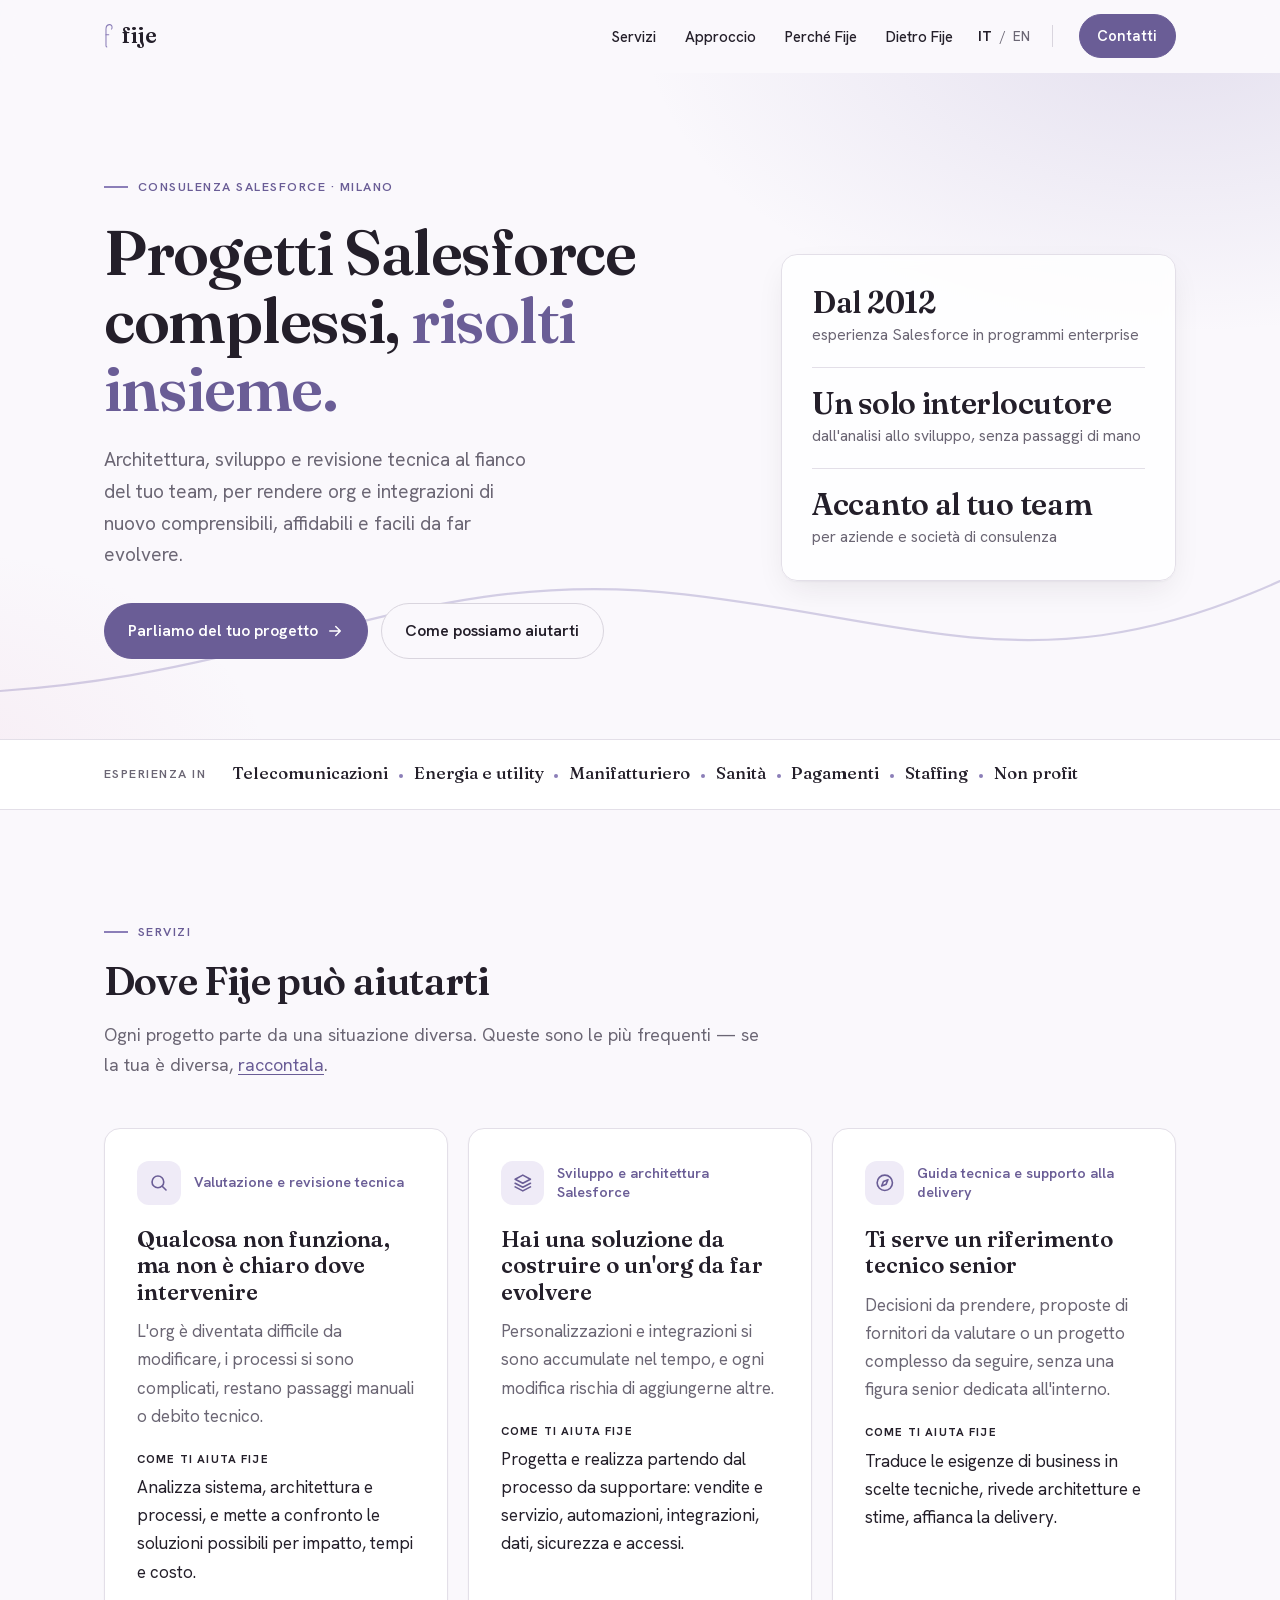
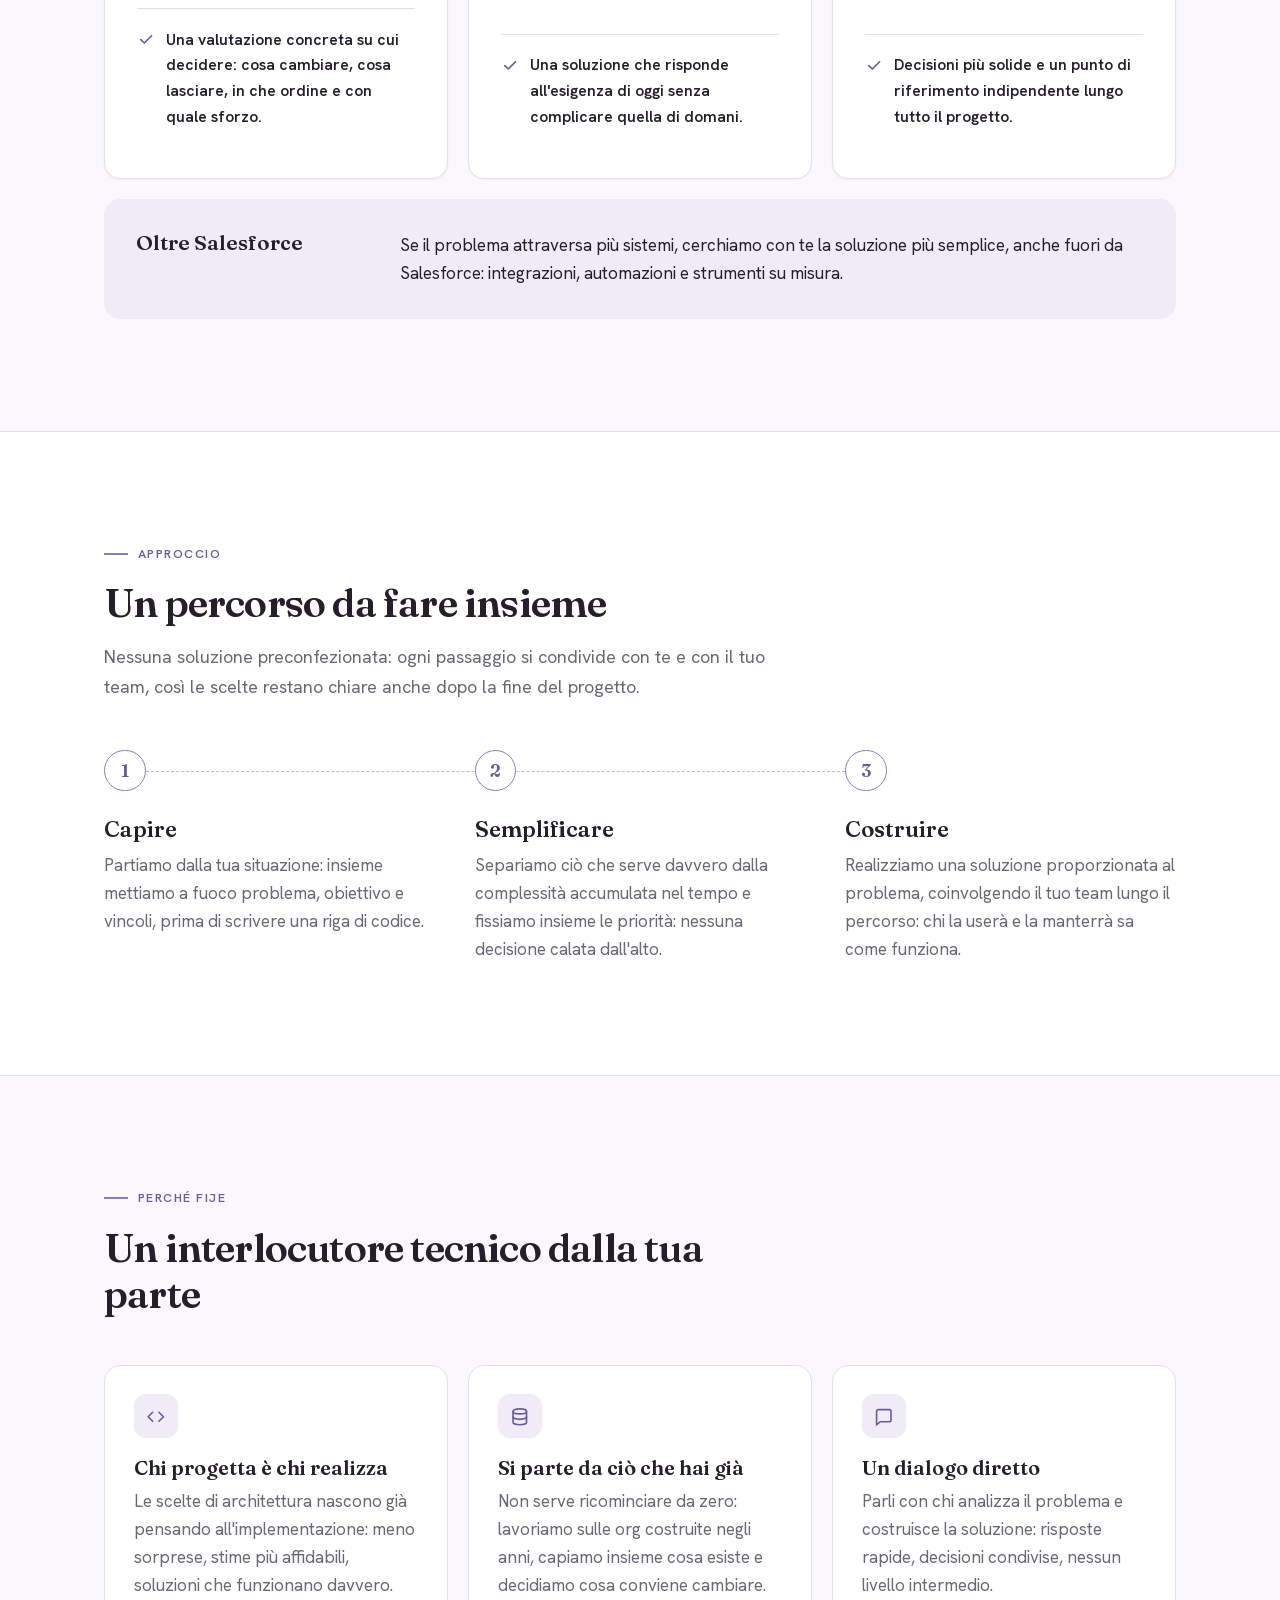
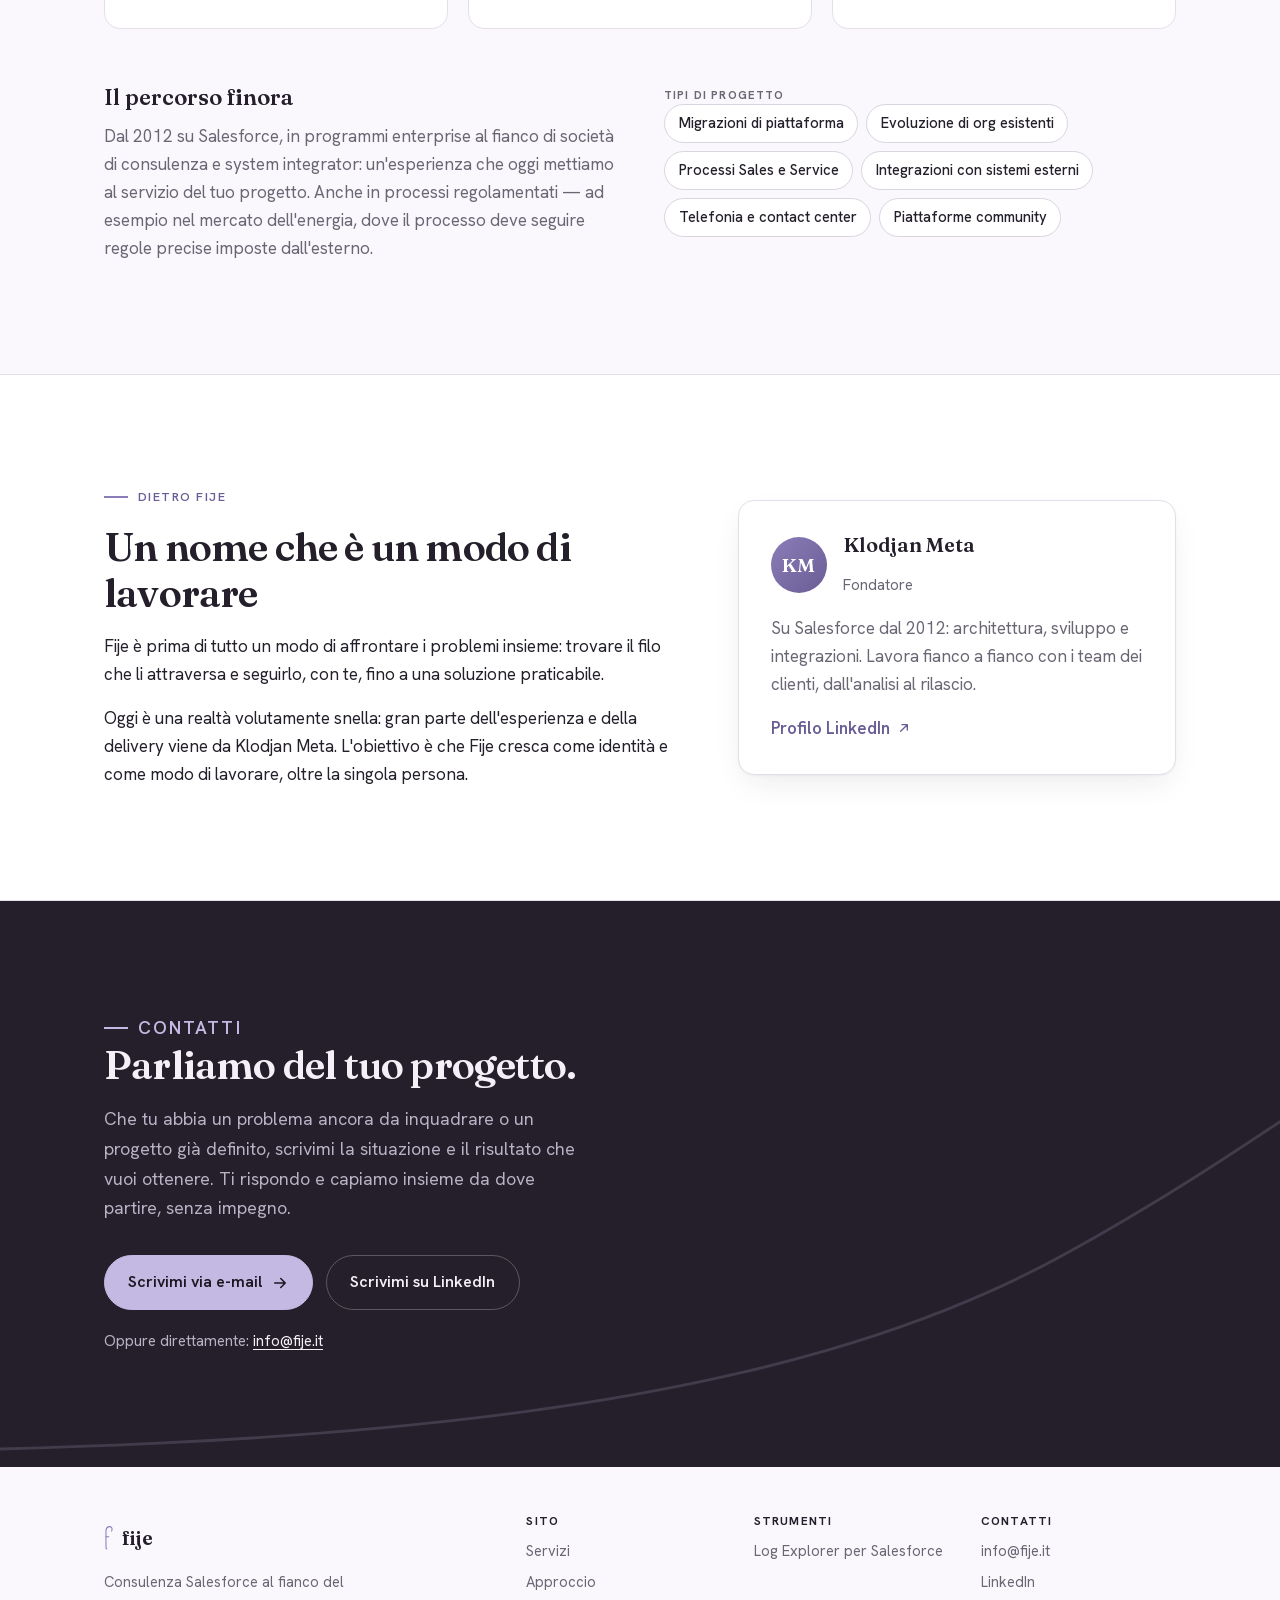
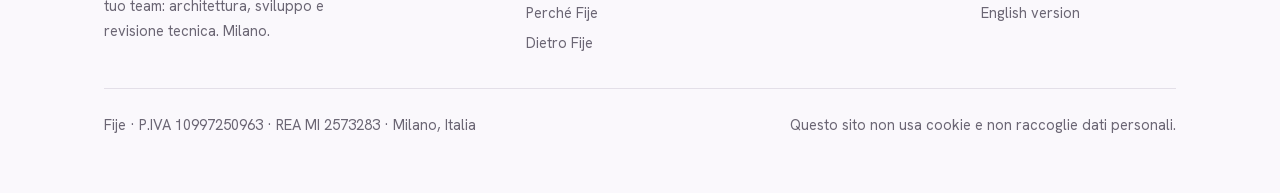
==== commit f5f827d1: "Add Fije Log Explorer landing page and link it from the footer Co-Authored-By: Claude Opus 5.5 <nore" ====
--- a/index.html
+++ b/index.html
@@ -361,6 +361,12 @@
         </ul>
       </div>
       <div class="foot-col">
+        <h2>Strumenti</h2>
+        <ul>
+          <li><a href="/log-explorer/">Log Explorer per Salesforce</a></li>
+        </ul>
+      </div>
+      <div class="foot-col">
         <h2>Contatti</h2>
         <ul>
           <li><a href="mailto:info@fije.it">info@fije.it</a></li>
--- a/assets/css/style.css
+++ b/assets/css/style.css
@@ -546,7 +546,7 @@
 
 @media (min-width: 40rem) {
   .why-grid { grid-template-columns: repeat(3, 1fr); }
-  .foot-top { grid-template-columns: 2fr 1fr 1fr; }
+  .foot-top { grid-template-columns: 2fr 1fr 1fr 1fr; }
 }
 
 @media (min-width: 52rem) {
